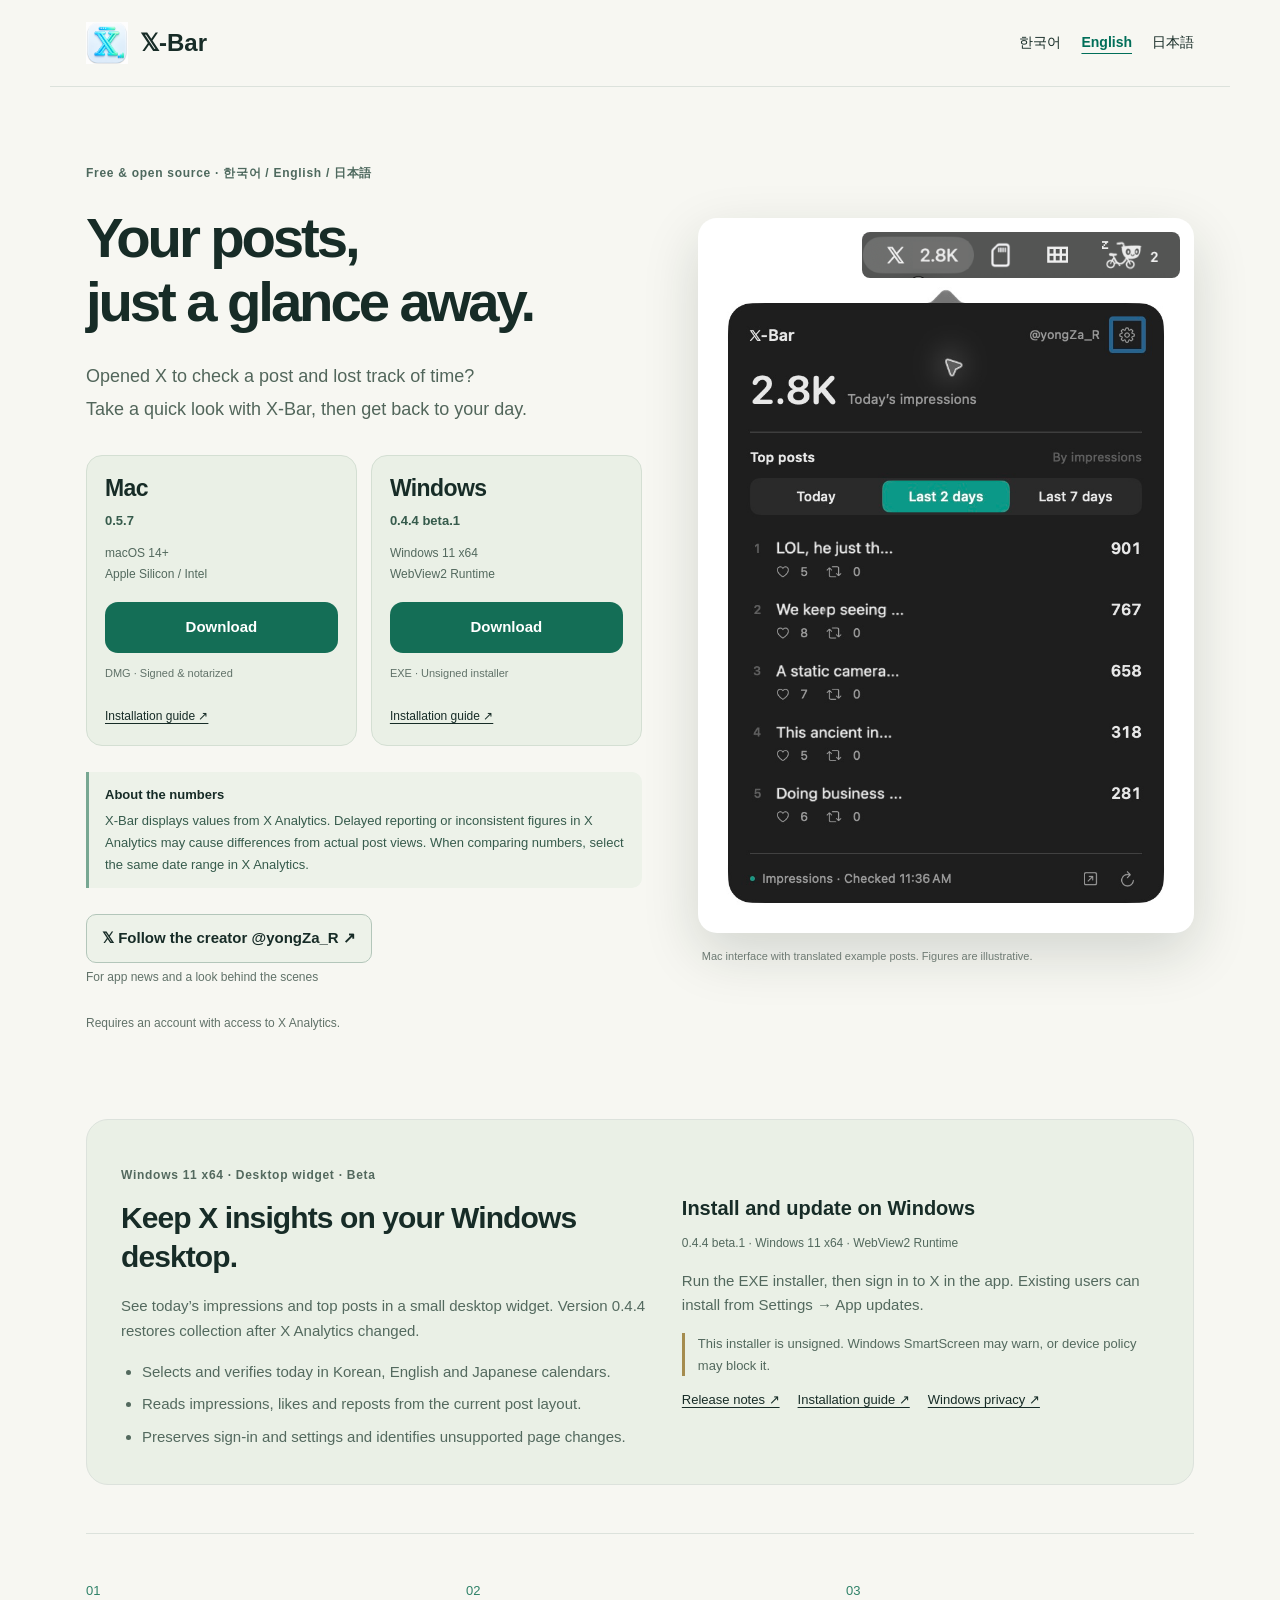
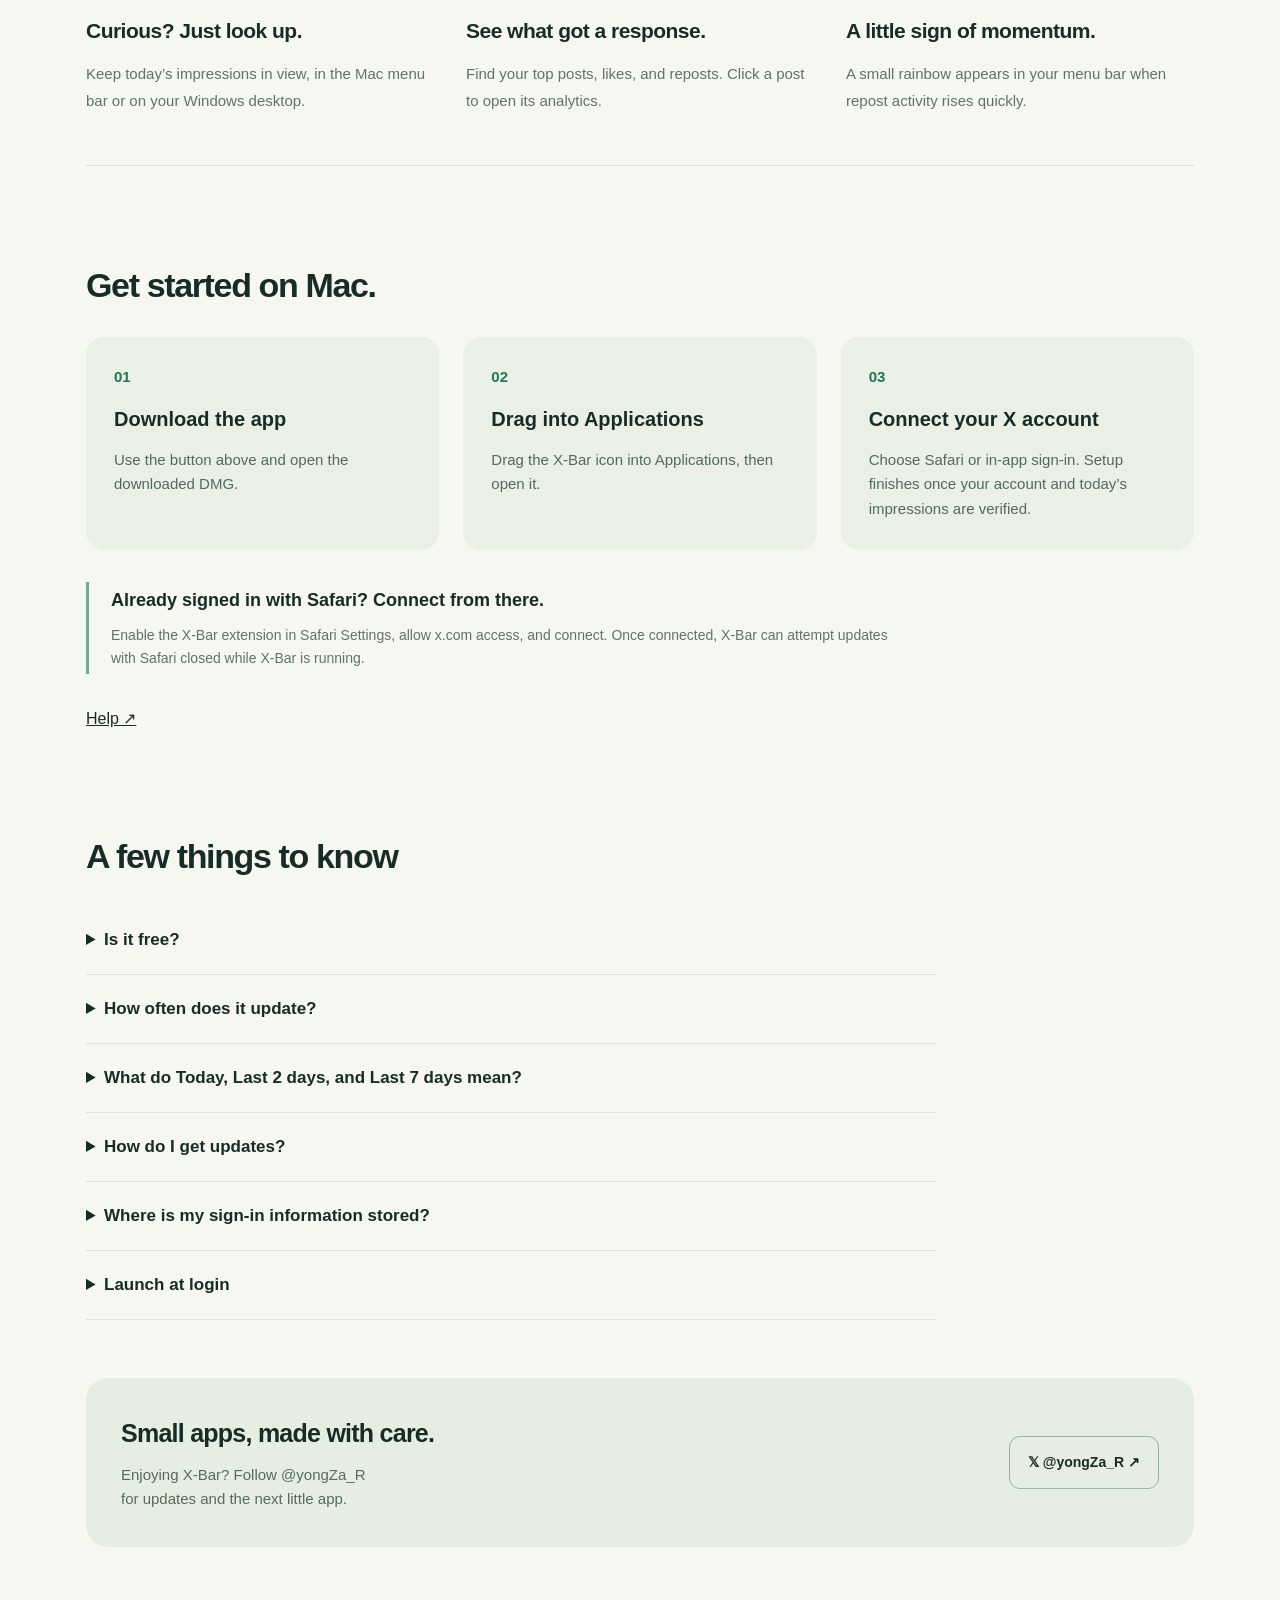
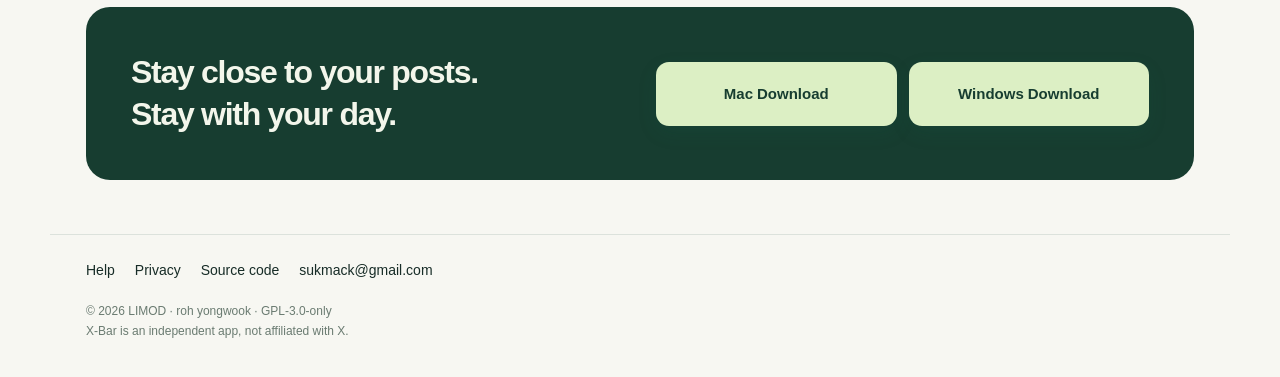
==== en.html @ d87206bc "Publish macOS 0.5.7 update feed and downloads" ====
<!doctype html>
<html lang="en"><head><meta charset="utf-8"><meta name="viewport" content="width=device-width,initial-scale=1"><title>X-Bar — Your posts, just a glance away.</title><meta name="description" content="Opened X to check a post and lost track of time? Take a quick look with X-Bar, then get back to your day."><link rel="icon" href="assets/app-icon.png"><link rel="stylesheet" href="site.css?v=metrics-note-20261028"><link rel="canonical" href="https://yooongza.github.io/xbar/en.html"></head>
<body><a class="skip" href="#main">Skip to content</a><header><a class="brand" href="en.html"><img src="assets/app-icon.png" alt="" width="42" height="42">𝕏-Bar</a><nav aria-label="Language"><a href="index.html" lang="ko" hreflang="ko">한국어</a><a href="en.html" lang="en" hreflang="en" aria-current="page">English</a><a href="ja.html" lang="ja" hreflang="ja">日本語</a></nav></header>
<main id="main"><section class="hero"><div><p class="eyebrow">Free &amp; open source · 한국어 / English / 日本語</p><h1><span>Your posts,</span><span>just a glance away.</span></h1><p class="intro">Opened X to check a post and lost track of time?
Take a quick look with X-Bar, then get back to your day.</p><div class="downloads" id="downloads" role="group" aria-label="Free downloads"><article class="download-option" id="mac" aria-labelledby="mac-download-title"><h2 id="mac-download-title">Mac</h2><p class="download-version">0.5.7</p><p class="download-requirements">macOS 14+<br>Apple Silicon / Intel</p><a class="button" href="https://github.com/yooongZa/xbar/releases/download/v0.5.7/X-Bar-0.5.7-macOS-universal.dmg" aria-label="Download X-Bar for Mac">Download</a><p class="download-note">DMG · Signed &amp; notarized</p><a class="install-link" href="#install">Installation guide ↗</a></article><article class="download-option" id="windows" aria-labelledby="windows-download-title"><h2 id="windows-download-title">Windows</h2><p class="download-version">0.4.4 beta.1</p><p class="download-requirements">Windows 11 x64<br>WebView2 Runtime</p><a class="button" href="https://github.com/yooongZa/xbar/releases/download/windows-v0.4.4-beta.1/XBar-0.4.4.0-windows-x64-setup.exe" aria-label="Download X-Bar for Windows">Download</a><p class="download-note">EXE · Unsigned installer</p><a class="install-link" href="#windows-install">Installation guide ↗</a></article></div><p class="data-notice" id="metrics-note"><strong>About the numbers</strong>X-Bar displays values from X Analytics. Delayed reporting or inconsistent figures in X Analytics may cause differences from actual post views. When comparing numbers, select the same date range in X Analytics.</p><div class="follow"><a href="https://x.com/yongZa_R" target="_blank" rel="noopener noreferrer">𝕏 Follow the creator @yongZa_R ↗</a><small>For app news and a look behind the scenes</small></div><p class="requirement">Requires an account with access to X Analytics.</p></div><figure class="visual"><div class="localized"><img class="bar" src="assets/menubar-en.png" width="412" height="60" alt="X-Bar menu bar"><img class="popover" src="assets/popover-en.png" width="764" height="1032" alt="X-Bar: impressions, top posts, likes and reposts"></div><figcaption>Mac interface with translated example posts. Figures are illustrative.</figcaption></figure></section>
<section class="windows-release" id="windows-install" aria-labelledby="windows-title"><div><p class="eyebrow">Windows 11 x64 · Desktop widget · Beta</p><h2 id="windows-title">Keep X insights on your Windows desktop.</h2><p>See today’s impressions and top posts in a small desktop widget. Version 0.4.4 restores collection after X Analytics changed.</p><ul><li>Selects and verifies today in Korean, English and Japanese calendars.</li><li>Reads impressions, likes and reposts from the current post layout.</li><li>Preserves sign-in and settings and identifies unsupported page changes.</li></ul></div><div class="windows-download"><h3>Install and update on Windows</h3><p class="meta">0.4.4 beta.1 · Windows 11 x64 · WebView2 Runtime</p><p>Run the EXE installer, then sign in to X in the app. Existing users can install from Settings → App updates.</p><p class="windows-warning">This installer is unsigned. Windows SmartScreen may warn, or device policy may block it.</p><nav aria-label="Windows"><a href="https://github.com/yooongZa/xbar/releases/tag/windows-v0.4.4-beta.1">Release notes ↗</a><a href="https://github.com/yooongZa/xbar/blob/main/windows/README.md">Installation guide ↗</a><a href="https://github.com/yooongZa/xbar/blob/main/windows/PRIVACY.md">Windows privacy ↗</a></nav></div></section>
<section class="features"><article><span>01</span><h2>Curious? Just look up.</h2><p>Keep today’s impressions in view, in the Mac menu bar or on your Windows desktop.</p></article><article><span>02</span><h2>See what got a response.</h2><p>Find your top posts, likes, and reposts. Click a post to open its analytics.</p></article><article><span>03</span><h2>A little sign of momentum.</h2><p>A small rainbow appears in your menu bar when repost activity rises quickly.</p></article></section><section class="install" id="install"><h2 class="section">Get started on Mac.</h2><div class="steps"><div class="step"><strong>01</strong><h3>Download the app</h3><p>Use the button above and open the downloaded DMG.</p></div><div class="step"><strong>02</strong><h3>Drag into Applications</h3><p>Drag the X-Bar icon into Applications, then open it.</p></div><div class="step"><strong>03</strong><h3>Connect your X account</h3><p>Choose Safari or in-app sign-in. Setup finishes once your account and today’s impressions are verified.</p></div></div><div class="safari"><h3>Already signed in with Safari? Connect from there.</h3><p>Enable the X-Bar extension in Safari Settings, allow x.com access, and connect. Once connected, X-Bar can attempt updates with Safari closed while X-Bar is running.</p></div><a href="support-en.html">Help ↗</a></section>
<section class="faq"><h2 class="section">A few things to know</h2><details><summary>Is it free?</summary><p>X-Bar is free, with no separate X-Bar account required. Your X account must have access to X Analytics. X’s own service requirements apply separately.</p></details><details><summary>How often does it update?</summary><p>Today’s total is checked every 10 minutes by default, with 5, 10, or 30 minutes available in Settings. Posts update roughly every 10 minutes. Sleep, internet connectivity, and X’s response can cause delays.</p></details><details><summary>What do Today, Last 2 days, and Last 7 days mean?</summary><p>They filter by publication date. Per-post impressions, likes, and reposts are lifetime totals. Today’s account total may include older posts. Rankings cover posts observed by the app.</p></details><details><summary>How do I get updates?</summary><p>Starting with 0.5.2, check for updates in Settings. Choose Install to download, install, and relaunch. Automatic checks run once a day and can be turned off.</p></details><details><summary>Where is my sign-in information stored?</summary><p>In this Mac’s app-specific storage. Account names, posts, and metrics are not sent to the developer’s servers. Safari connection requires your confirmation. Communication with X is governed by X’s privacy policy.</p></details><details><summary>Launch at login</summary><p>Starting with 0.5.4, X-Bar registers to launch at login the first time you run it. Use Settings → Launch at login to turn it on or off. If macOS requires approval, choose Open Login Items Settings and allow X-Bar. Turning it off is remembered when you reopen the app.</p></details></section><section class="maker"><div><h2>Small apps, made with care.</h2><p>Enjoying X-Bar? Follow @yongZa_R
for updates and the next little app.</p></div><a href="https://x.com/yongZa_R" target="_blank" rel="noopener noreferrer">𝕏 @yongZa_R ↗</a></section><section class="bottom"><h2>Stay close to your posts.
Stay with your day.</h2><div class="download-actions" role="group" aria-label="Free downloads"><a class="button" href="https://github.com/yooongZa/xbar/releases/download/v0.5.7/X-Bar-0.5.7-macOS-universal.dmg"><span>Mac</span><span>Download</span></a><a class="button" href="https://github.com/yooongZa/xbar/releases/download/windows-v0.4.4-beta.1/XBar-0.4.4.0-windows-x64-setup.exe"><span>Windows</span><span>Download</span></a></div></section></main>
<footer><nav><a href="support-en.html">Help</a><a href="privacy-en.html">Privacy</a><a href="https://github.com/yooongZa/xbar/blob/main/README.en.md">Source code</a><a href="mailto:sukmack@gmail.com">sukmack@gmail.com</a></nav><p>© 2026 LIMOD · roh yongwook · GPL-3.0-only<br>X-Bar is an independent app, not affiliated with X.</p></footer></body></html>
---- site.css ----
*{box-sizing:border-box}html{scroll-behavior:smooth}body{margin:0;background:#f7f7f2;color:#172c27;font:16px/1.65 -apple-system,BlinkMacSystemFont,"Apple SD Gothic Neo","Hiragino Sans",sans-serif}a{color:inherit}img{max-width:100%;height:auto}header,main,footer{max-width:1180px;margin:auto;padding-left:36px;padding-right:36px}header{display:flex;align-items:center;justify-content:space-between;gap:24px;padding-top:22px;padding-bottom:22px;border-bottom:1px solid #dce2dc}.brand{display:flex;align-items:center;gap:12px;text-decoration:none;font-size:24px;font-weight:750}.brand img{width:42px;height:42px}nav{display:flex;gap:20px;align-items:center;font-size:14px}nav a{text-decoration:none}nav a[aria-current]{font-weight:750;color:#006e59;text-decoration:underline;text-underline-offset:6px}.hero{display:grid;grid-template-columns:1.12fr 1fr;align-items:center;gap:56px;padding:65px 0 74px}.eyebrow{font-size:12px;letter-spacing:.06em;font-weight:650;color:#4e695e}h1{font-size:clamp(38px,4.4vw,65px);line-height:1.14;letter-spacing:-.055em;margin:22px 0 26px;word-break:keep-all}h1 span{display:block}.intro{font-size:18px;line-height:1.8;color:#52665b;white-space:pre-line;margin-bottom:30px}.button{display:inline-flex;align-items:center;justify-content:center;gap:14px;background:#146e56;color:white;padding:17px 24px;border-radius:13px;font-size:17px;font-weight:650;text-decoration:none;min-height:56px;box-shadow:0 7px 20px #146e561c}.button:hover{background:#0b5945}.button svg{width:22px;height:22px}.meta{color:#617269;font-size:12px;margin:12px 0 0}.follow{display:flex;flex-direction:column;align-items:flex-start;gap:5px;margin:26px 0}.follow a{font-size:15px;font-weight:650;text-decoration:none;border:1px solid #b3c6ba;border-radius:10px;padding:11px 15px;background:#edf2e9}.follow small{font-size:12px;color:#617269}.requirement{font-size:12px;color:#617269;max-width:410px}.visual{margin:0}.visual .actual{display:block;border-radius:19px;box-shadow:0 20px 55px #12241b28;width:100%}.visual .localized{background:white;border-radius:19px;padding:14px;box-shadow:0 20px 55px #12241b28}.visual .bar{display:block;width:68%;margin:0 0 9px auto;border-radius:8px}.visual .popover{display:block;width:100%}.visual figcaption{font-size:11px;color:#6e7b74;line-height:1.5;margin:15px 4px}.features{display:grid;grid-template-columns:repeat(3,1fr);gap:32px;padding:43px 0 50px;border-top:1px solid #dce2dc;border-bottom:1px solid #dce2dc}.features article span{font-size:13px;color:#2e8168}.features h2{font-size:21px;line-height:1.45;letter-spacing:-.025em;margin:13px 0}.features p{font-size:15px;color:#617269;line-height:1.85;margin:0}.install{padding:70px 0 60px;scroll-margin-top:35px}h2.section{font-size:34px;letter-spacing:-.04em;line-height:1.25}.steps{display:grid;grid-template-columns:repeat(3,1fr);gap:24px;margin:30px 0}.step{background:#eaf0e6;border-radius:18px;padding:28px}.step strong{display:block;color:#217657;font-size:15px}.step h3{font-size:20px;line-height:1.4;margin:15px 0}.step p{font-size:15px;color:#53695e;margin:0}.safari{border-left:3px solid #77a792;padding:4px 0 4px 22px;max-width:820px;margin:32px 0}.safari h3{font-size:18px;margin:0 0 8px}.safari p{font-size:14px;color:#617269;margin:0}.faq{max-width:850px;padding:15px 0 58px}details{border-bottom:1px solid #dce2dc;padding:20px 0}summary{cursor:pointer;font-weight:600;font-size:17px}details p{color:#617269;font-size:15px;margin:15px 0 2px}.maker{display:flex;align-items:center;justify-content:space-between;gap:35px;padding:35px;background:#e6ede1;border-radius:22px;margin-bottom:60px}.maker h2{font-size:25px;margin:0 0 8px;letter-spacing:-.03em}.maker p{color:#566b60;margin:0;font-size:15px;white-space:pre-line}.maker a{white-space:nowrap;font-size:14px;border:1px solid #9bb4a2;border-radius:11px;text-decoration:none;padding:14px 18px;font-weight:650}.bottom{border-radius:24px;background:#173d30;padding:45px;display:flex;align-items:center;justify-content:space-between;gap:32px;margin-bottom:54px}.bottom h2{color:#f3f6eb;font-size:32px;line-height:1.3;letter-spacing:-.04em;margin:0;white-space:pre-line}.bottom .button{background:#dcefc4;color:#173d30;white-space:nowrap}footer{padding-top:24px;padding-bottom:35px;border-top:1px solid #dce2dc}footer nav{flex-wrap:wrap;gap:20px}footer p{font-size:12px;color:#6a7b71;margin:20px 0 0}a:focus-visible,summary:focus-visible{outline:3px solid #219e78;outline-offset:5px}.skip{position:fixed;top:-100px}.skip:focus{top:8px;left:8px;background:white;z-index:5;padding:12px}@media(max-width:820px){header,main,footer{padding-left:24px;padding-right:24px}.hero{gap:32px;grid-template-columns:1fr 1fr}h1{font-size:39px}.intro{font-size:16px}.features{gap:20px}.features h2{font-size:18px}.steps{gap:15px}.step{padding:22px}.step h3{font-size:18px}.maker{align-items:flex-start;flex-direction:column;gap:22px}.bottom{padding:30px}.bottom h2{font-size:26px}}@media(max-width:620px){header{padding-top:16px;padding-bottom:16px;gap:12px}.brand{font-size:21px;gap:8px}.brand img{width:34px;height:34px}nav{gap:12px;font-size:12px}.hero{grid-template-columns:1fr;padding:36px 0 40px;gap:30px}h1{font-size:46px}.intro{font-size:16px}.visual{max-width:400px;margin:auto}.features{grid-template-columns:1fr;gap:28px;padding:33px 0}.features h2{font-size:22px;margin:6px 0}.install{padding:45px 0 20px}.steps{grid-template-columns:1fr;gap:12px}.step{padding:24px}.step h3{margin:9px 0;font-size:20px}h2.section{font-size:28px}.maker{padding:26px;margin-bottom:35px}.maker h2{font-size:23px}.bottom{flex-direction:column;align-items:flex-start;margin-bottom:30px}.bottom h2{font-size:28px}.button{font-size:16px;padding:16px 21px}footer nav{gap:15px}}@media(prefers-reduced-motion:reduce){html{scroll-behavior:auto}}
.windows-release{scroll-margin-top:28px;display:grid;grid-template-columns:1.1fr 1fr;gap:36px;background:#eaf0e6;border:1px solid #dce2dc;border-radius:22px;padding:34px;margin:0 0 48px}.windows-release h2{font-size:30px;line-height:1.3;letter-spacing:-.03em;margin:12px 0 18px}.windows-release p,.windows-release li{color:#53695e;font-size:15px}.windows-release .eyebrow,.windows-release .meta{font-size:12px}.windows-release ul{padding-left:21px;margin-bottom:0}.windows-release li+li{margin-top:8px}.windows-download{align-self:center;min-width:0}.windows-download .windows-warning{font-size:13px;border-left:3px solid #a58c4e;padding-left:13px}.windows-download nav{flex-wrap:wrap;gap:10px 18px;font-size:13px}.windows-download nav a{text-decoration:underline;text-underline-offset:3px}@media(max-width:820px){.windows-release{grid-template-columns:1fr;gap:24px}}@media(max-width:620px){.windows-release{padding:24px;margin-bottom:32px}.windows-release h2{font-size:26px}}
html[lang="ko"] .windows-release h2{word-break:keep-all}

.downloads{display:grid;grid-template-columns:repeat(2,minmax(0,1fr));gap:14px;margin:26px 0;scroll-margin-top:24px}.download-option{display:flex;flex-direction:column;min-width:0;padding:18px;background:#eaf0e6;border:1px solid #d4dfd3;border-radius:16px;scroll-margin-top:24px}.download-option h2{font-size:23px;line-height:1.3;letter-spacing:-.025em;margin:0 0 6px}.download-version{font-size:13px;font-weight:650;margin:0;color:#365b4c}.download-requirements{font-size:12px;color:#53695e;line-height:1.7;margin:12px 0 18px}.download-option .button{width:100%;padding:13px 10px;min-height:50px;font-size:15px;margin-top:auto;box-shadow:none}.download-note{font-size:11px;line-height:1.6;color:#617269;margin:12px 0 6px;min-height:36px}.install-link{font-size:12px;text-underline-offset:3px}.windows-download h3{font-size:20px;line-height:1.4;margin:0 0 12px}.download-actions{display:grid;grid-template-columns:repeat(2,minmax(0,1fr));gap:12px;flex:1;max-width:510px;min-width:0}.bottom .download-actions .button{font-size:15px;padding:15px 12px;min-height:64px;white-space:normal;text-align:center;line-height:1.45;gap:4px;flex-wrap:wrap}.bottom h2{flex:1}.hero>div{min-width:0}@media(max-width:1000px) and (min-width:621px){.hero{grid-template-columns:1fr 0.8fr;gap:30px}.download-option{padding:14px}}@media(max-width:820px){.bottom{flex-direction:column;align-items:flex-start}.download-actions{width:100%;max-width:none}}@media(max-width:620px){.downloads{gap:10px;margin:24px 0}.download-option{padding:14px 12px}.download-option h2{font-size:21px}.download-option .button{font-size:14px}.bottom .download-actions .button{font-size:14px;padding:14px 8px;flex-direction:column;gap:2px}}

.data-notice{margin:20px 0;padding:12px 16px;border-left:3px solid #77a792;border-radius:0 10px 10px 0;background:#edf2e9;color:#365b4c;font-size:13px;line-height:1.7;scroll-margin-top:24px}.data-notice strong{display:block;margin-bottom:4px;color:#172c27}
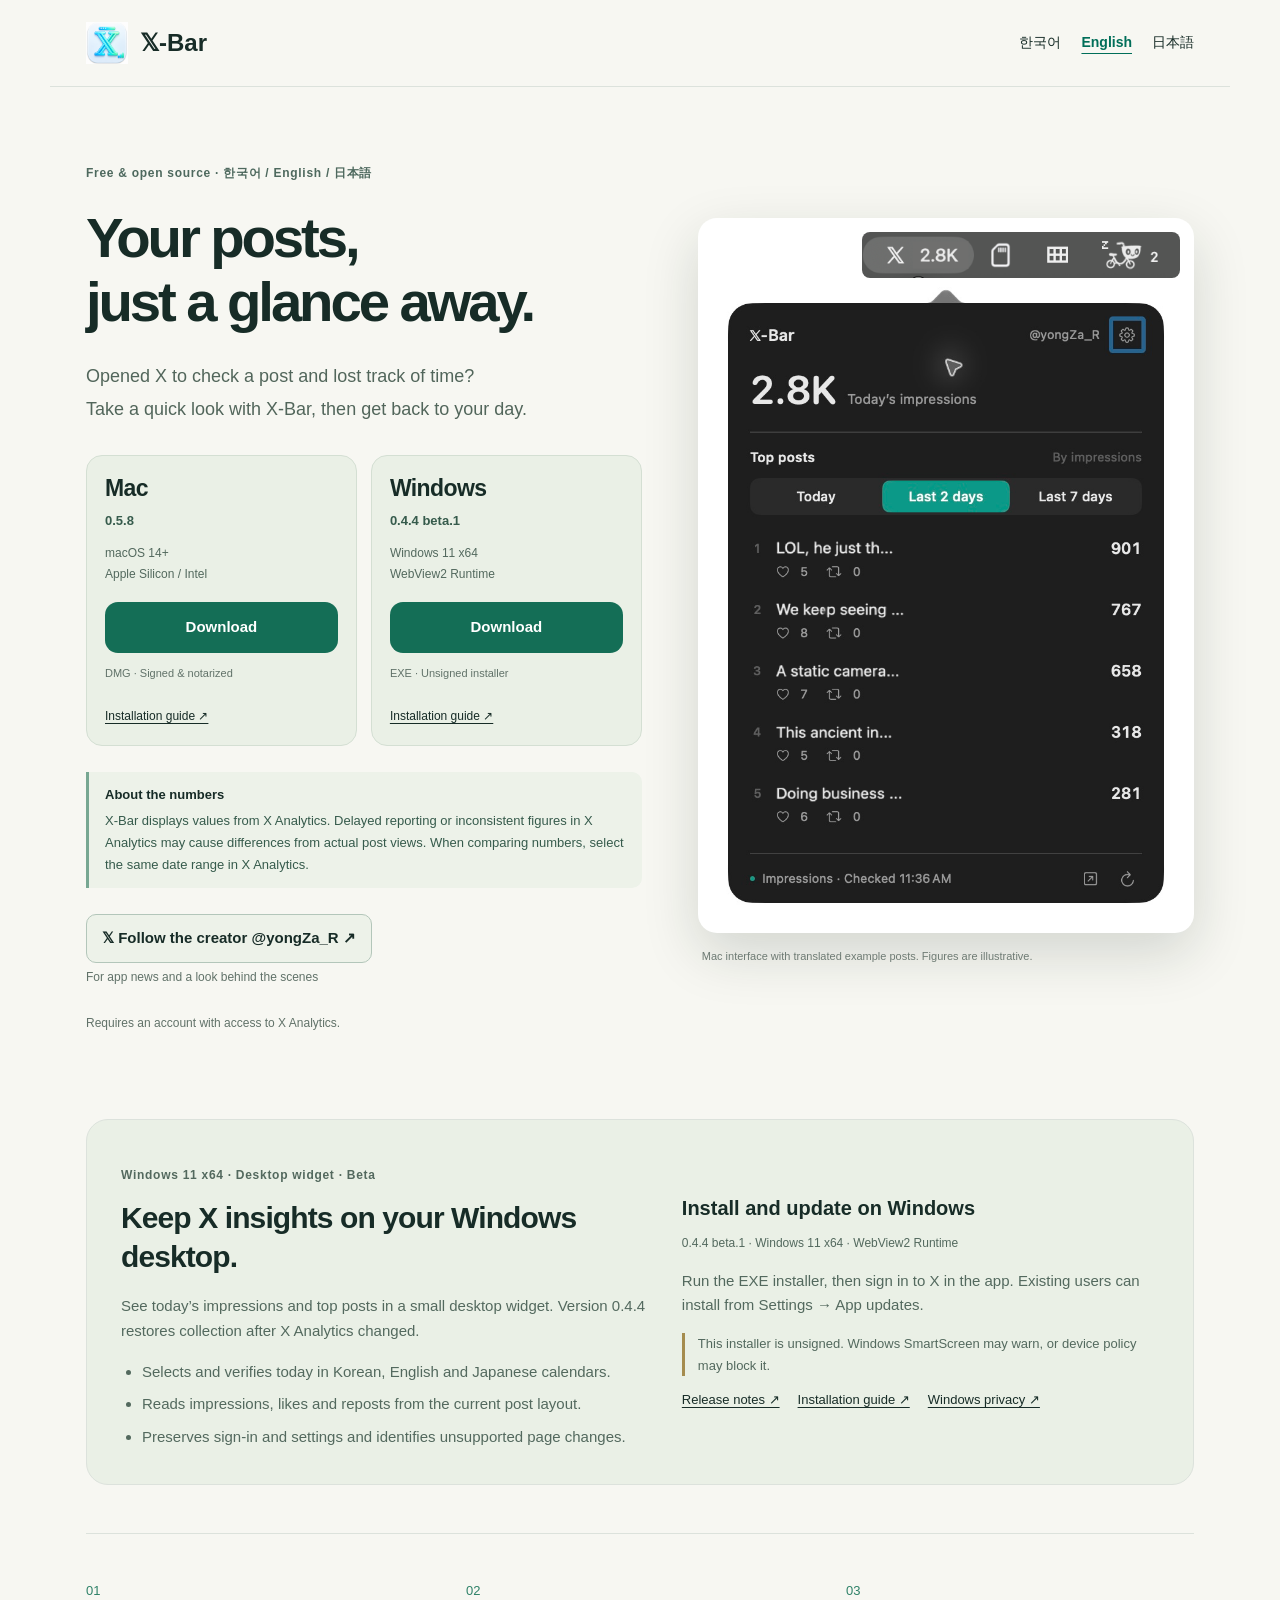
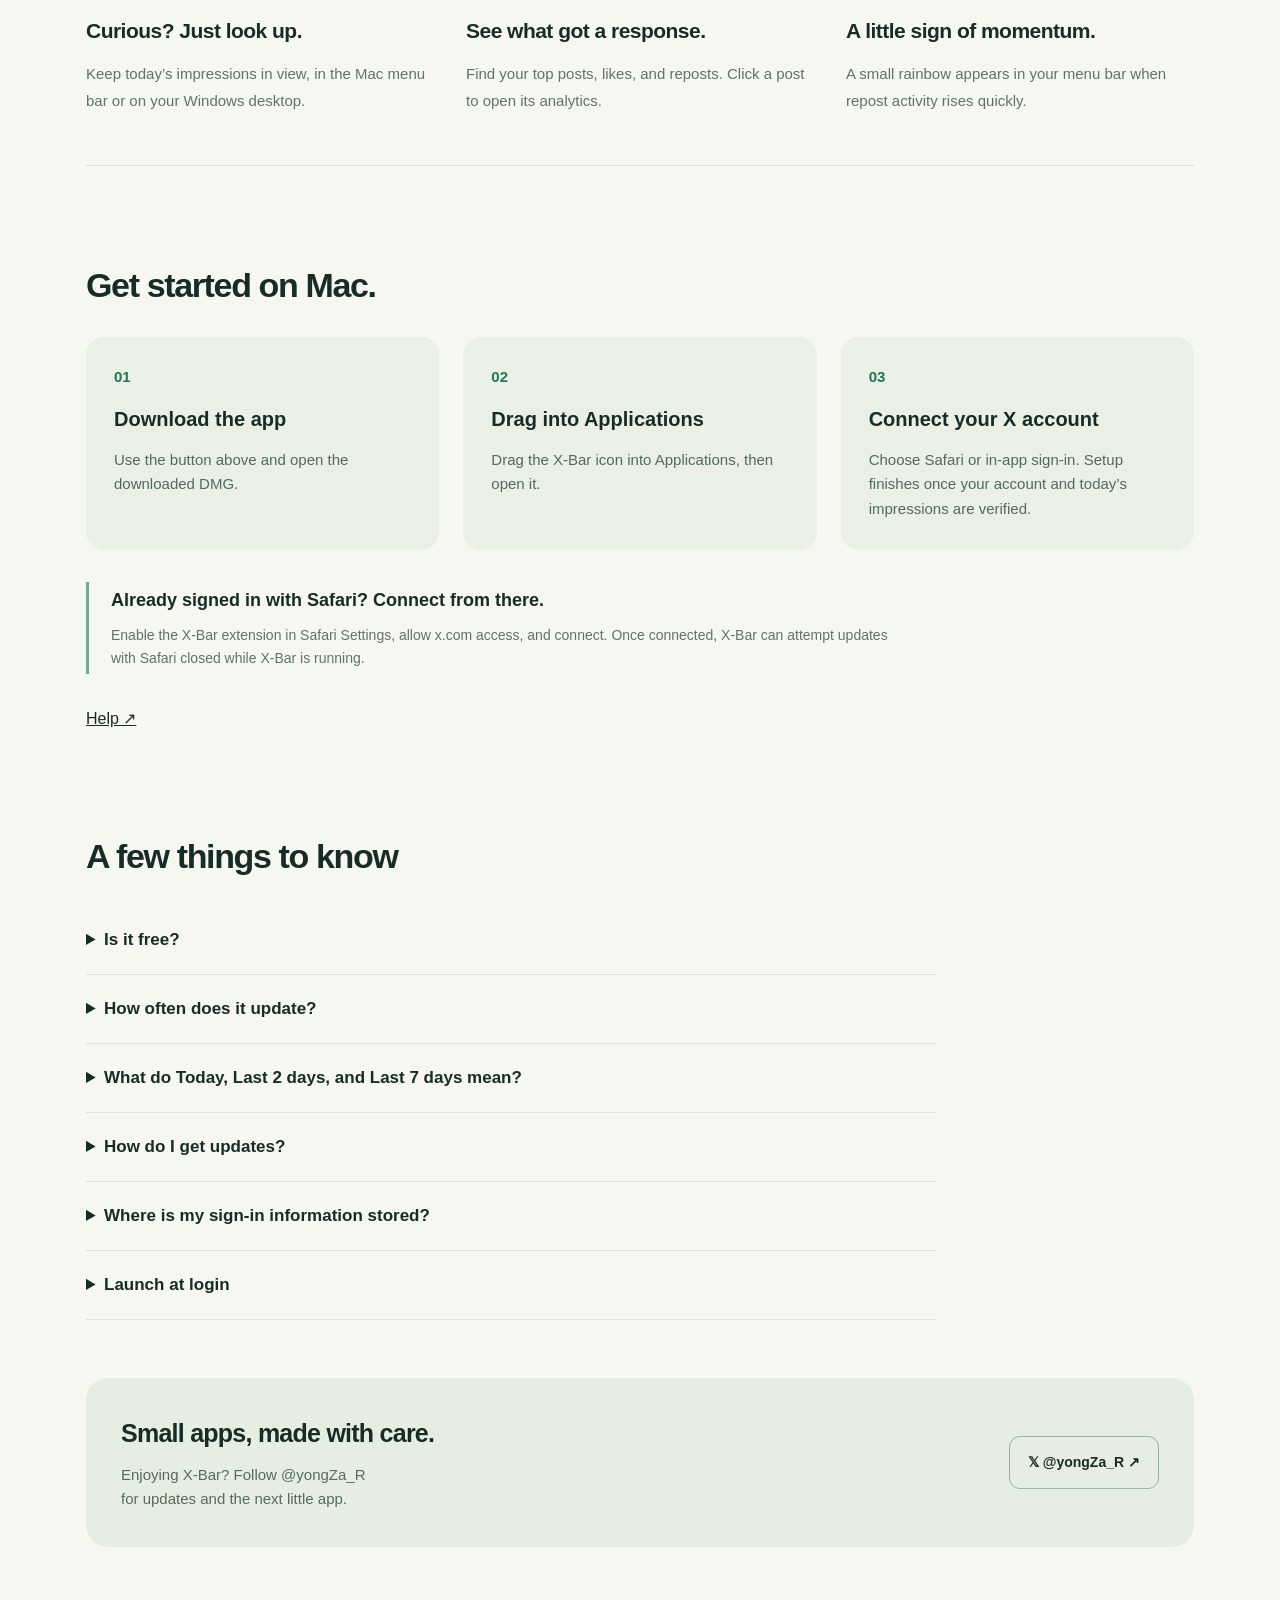
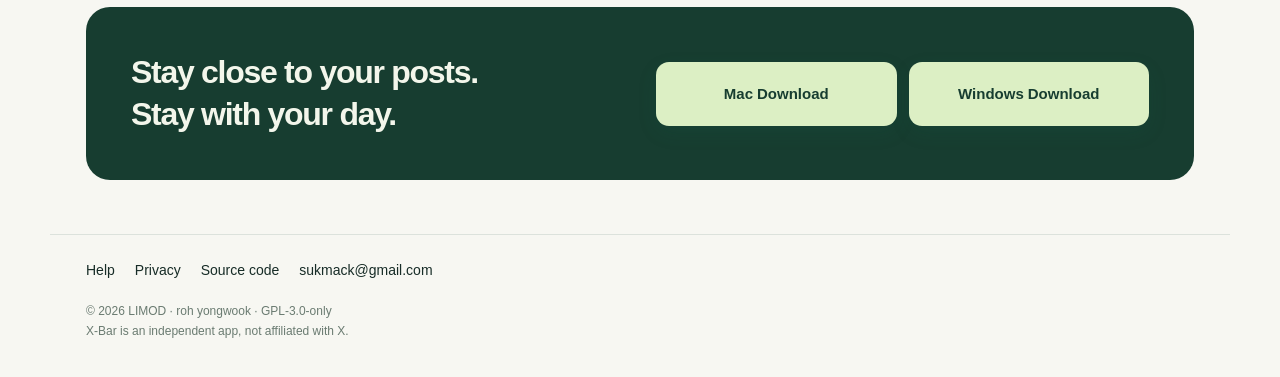
==== commit 3a86724e: "Publish macOS 0.5.8 update feed and downloads" ====
--- a/en.html
+++ b/en.html
@@ -2,10 +2,10 @@
 <html lang="en"><head><meta charset="utf-8"><meta name="viewport" content="width=device-width,initial-scale=1"><title>X-Bar — Your posts, just a glance away.</title><meta name="description" content="Opened X to check a post and lost track of time? Take a quick look with X-Bar, then get back to your day."><link rel="icon" href="assets/app-icon.png"><link rel="stylesheet" href="site.css?v=metrics-note-20261028"><link rel="canonical" href="https://yooongza.github.io/xbar/en.html"></head>
 <body><a class="skip" href="#main">Skip to content</a><header><a class="brand" href="en.html"><img src="assets/app-icon.png" alt="" width="42" height="42">𝕏-Bar</a><nav aria-label="Language"><a href="index.html" lang="ko" hreflang="ko">한국어</a><a href="en.html" lang="en" hreflang="en" aria-current="page">English</a><a href="ja.html" lang="ja" hreflang="ja">日本語</a></nav></header>
 <main id="main"><section class="hero"><div><p class="eyebrow">Free &amp; open source · 한국어 / English / 日本語</p><h1><span>Your posts,</span><span>just a glance away.</span></h1><p class="intro">Opened X to check a post and lost track of time?
-Take a quick look with X-Bar, then get back to your day.</p><div class="downloads" id="downloads" role="group" aria-label="Free downloads"><article class="download-option" id="mac" aria-labelledby="mac-download-title"><h2 id="mac-download-title">Mac</h2><p class="download-version">0.5.7</p><p class="download-requirements">macOS 14+<br>Apple Silicon / Intel</p><a class="button" href="https://github.com/yooongZa/xbar/releases/download/v0.5.7/X-Bar-0.5.7-macOS-universal.dmg" aria-label="Download X-Bar for Mac">Download</a><p class="download-note">DMG · Signed &amp; notarized</p><a class="install-link" href="#install">Installation guide ↗</a></article><article class="download-option" id="windows" aria-labelledby="windows-download-title"><h2 id="windows-download-title">Windows</h2><p class="download-version">0.4.4 beta.1</p><p class="download-requirements">Windows 11 x64<br>WebView2 Runtime</p><a class="button" href="https://github.com/yooongZa/xbar/releases/download/windows-v0.4.4-beta.1/XBar-0.4.4.0-windows-x64-setup.exe" aria-label="Download X-Bar for Windows">Download</a><p class="download-note">EXE · Unsigned installer</p><a class="install-link" href="#windows-install">Installation guide ↗</a></article></div><p class="data-notice" id="metrics-note"><strong>About the numbers</strong>X-Bar displays values from X Analytics. Delayed reporting or inconsistent figures in X Analytics may cause differences from actual post views. When comparing numbers, select the same date range in X Analytics.</p><div class="follow"><a href="https://x.com/yongZa_R" target="_blank" rel="noopener noreferrer">𝕏 Follow the creator @yongZa_R ↗</a><small>For app news and a look behind the scenes</small></div><p class="requirement">Requires an account with access to X Analytics.</p></div><figure class="visual"><div class="localized"><img class="bar" src="assets/menubar-en.png" width="412" height="60" alt="X-Bar menu bar"><img class="popover" src="assets/popover-en.png" width="764" height="1032" alt="X-Bar: impressions, top posts, likes and reposts"></div><figcaption>Mac interface with translated example posts. Figures are illustrative.</figcaption></figure></section>
+Take a quick look with X-Bar, then get back to your day.</p><div class="downloads" id="downloads" role="group" aria-label="Free downloads"><article class="download-option" id="mac" aria-labelledby="mac-download-title"><h2 id="mac-download-title">Mac</h2><p class="download-version">0.5.8</p><p class="download-requirements">macOS 14+<br>Apple Silicon / Intel</p><a class="button" href="https://github.com/yooongZa/xbar/releases/download/v0.5.8/X-Bar-0.5.8-macOS-universal.dmg" aria-label="Download X-Bar for Mac">Download</a><p class="download-note">DMG · Signed &amp; notarized</p><a class="install-link" href="#install">Installation guide ↗</a></article><article class="download-option" id="windows" aria-labelledby="windows-download-title"><h2 id="windows-download-title">Windows</h2><p class="download-version">0.4.4 beta.1</p><p class="download-requirements">Windows 11 x64<br>WebView2 Runtime</p><a class="button" href="https://github.com/yooongZa/xbar/releases/download/windows-v0.4.4-beta.1/XBar-0.4.4.0-windows-x64-setup.exe" aria-label="Download X-Bar for Windows">Download</a><p class="download-note">EXE · Unsigned installer</p><a class="install-link" href="#windows-install">Installation guide ↗</a></article></div><p class="data-notice" id="metrics-note"><strong>About the numbers</strong>X-Bar displays values from X Analytics. Delayed reporting or inconsistent figures in X Analytics may cause differences from actual post views. When comparing numbers, select the same date range in X Analytics.</p><div class="follow"><a href="https://x.com/yongZa_R" target="_blank" rel="noopener noreferrer">𝕏 Follow the creator @yongZa_R ↗</a><small>For app news and a look behind the scenes</small></div><p class="requirement">Requires an account with access to X Analytics.</p></div><figure class="visual"><div class="localized"><img class="bar" src="assets/menubar-en.png" width="412" height="60" alt="X-Bar menu bar"><img class="popover" src="assets/popover-en.png" width="764" height="1032" alt="X-Bar: impressions, top posts, likes and reposts"></div><figcaption>Mac interface with translated example posts. Figures are illustrative.</figcaption></figure></section>
 <section class="windows-release" id="windows-install" aria-labelledby="windows-title"><div><p class="eyebrow">Windows 11 x64 · Desktop widget · Beta</p><h2 id="windows-title">Keep X insights on your Windows desktop.</h2><p>See today’s impressions and top posts in a small desktop widget. Version 0.4.4 restores collection after X Analytics changed.</p><ul><li>Selects and verifies today in Korean, English and Japanese calendars.</li><li>Reads impressions, likes and reposts from the current post layout.</li><li>Preserves sign-in and settings and identifies unsupported page changes.</li></ul></div><div class="windows-download"><h3>Install and update on Windows</h3><p class="meta">0.4.4 beta.1 · Windows 11 x64 · WebView2 Runtime</p><p>Run the EXE installer, then sign in to X in the app. Existing users can install from Settings → App updates.</p><p class="windows-warning">This installer is unsigned. Windows SmartScreen may warn, or device policy may block it.</p><nav aria-label="Windows"><a href="https://github.com/yooongZa/xbar/releases/tag/windows-v0.4.4-beta.1">Release notes ↗</a><a href="https://github.com/yooongZa/xbar/blob/main/windows/README.md">Installation guide ↗</a><a href="https://github.com/yooongZa/xbar/blob/main/windows/PRIVACY.md">Windows privacy ↗</a></nav></div></section>
 <section class="features"><article><span>01</span><h2>Curious? Just look up.</h2><p>Keep today’s impressions in view, in the Mac menu bar or on your Windows desktop.</p></article><article><span>02</span><h2>See what got a response.</h2><p>Find your top posts, likes, and reposts. Click a post to open its analytics.</p></article><article><span>03</span><h2>A little sign of momentum.</h2><p>A small rainbow appears in your menu bar when repost activity rises quickly.</p></article></section><section class="install" id="install"><h2 class="section">Get started on Mac.</h2><div class="steps"><div class="step"><strong>01</strong><h3>Download the app</h3><p>Use the button above and open the downloaded DMG.</p></div><div class="step"><strong>02</strong><h3>Drag into Applications</h3><p>Drag the X-Bar icon into Applications, then open it.</p></div><div class="step"><strong>03</strong><h3>Connect your X account</h3><p>Choose Safari or in-app sign-in. Setup finishes once your account and today’s impressions are verified.</p></div></div><div class="safari"><h3>Already signed in with Safari? Connect from there.</h3><p>Enable the X-Bar extension in Safari Settings, allow x.com access, and connect. Once connected, X-Bar can attempt updates with Safari closed while X-Bar is running.</p></div><a href="support-en.html">Help ↗</a></section>
 <section class="faq"><h2 class="section">A few things to know</h2><details><summary>Is it free?</summary><p>X-Bar is free, with no separate X-Bar account required. Your X account must have access to X Analytics. X’s own service requirements apply separately.</p></details><details><summary>How often does it update?</summary><p>Today’s total is checked every 10 minutes by default, with 5, 10, or 30 minutes available in Settings. Posts update roughly every 10 minutes. Sleep, internet connectivity, and X’s response can cause delays.</p></details><details><summary>What do Today, Last 2 days, and Last 7 days mean?</summary><p>They filter by publication date. Per-post impressions, likes, and reposts are lifetime totals. Today’s account total may include older posts. Rankings cover posts observed by the app.</p></details><details><summary>How do I get updates?</summary><p>Starting with 0.5.2, check for updates in Settings. Choose Install to download, install, and relaunch. Automatic checks run once a day and can be turned off.</p></details><details><summary>Where is my sign-in information stored?</summary><p>In this Mac’s app-specific storage. Account names, posts, and metrics are not sent to the developer’s servers. Safari connection requires your confirmation. Communication with X is governed by X’s privacy policy.</p></details><details><summary>Launch at login</summary><p>Starting with 0.5.4, X-Bar registers to launch at login the first time you run it. Use Settings → Launch at login to turn it on or off. If macOS requires approval, choose Open Login Items Settings and allow X-Bar. Turning it off is remembered when you reopen the app.</p></details></section><section class="maker"><div><h2>Small apps, made with care.</h2><p>Enjoying X-Bar? Follow @yongZa_R
 for updates and the next little app.</p></div><a href="https://x.com/yongZa_R" target="_blank" rel="noopener noreferrer">𝕏 @yongZa_R ↗</a></section><section class="bottom"><h2>Stay close to your posts.
-Stay with your day.</h2><div class="download-actions" role="group" aria-label="Free downloads"><a class="button" href="https://github.com/yooongZa/xbar/releases/download/v0.5.7/X-Bar-0.5.7-macOS-universal.dmg"><span>Mac</span><span>Download</span></a><a class="button" href="https://github.com/yooongZa/xbar/releases/download/windows-v0.4.4-beta.1/XBar-0.4.4.0-windows-x64-setup.exe"><span>Windows</span><span>Download</span></a></div></section></main>
+Stay with your day.</h2><div class="download-actions" role="group" aria-label="Free downloads"><a class="button" href="https://github.com/yooongZa/xbar/releases/download/v0.5.8/X-Bar-0.5.8-macOS-universal.dmg"><span>Mac</span><span>Download</span></a><a class="button" href="https://github.com/yooongZa/xbar/releases/download/windows-v0.4.4-beta.1/XBar-0.4.4.0-windows-x64-setup.exe"><span>Windows</span><span>Download</span></a></div></section></main>
 <footer><nav><a href="support-en.html">Help</a><a href="privacy-en.html">Privacy</a><a href="https://github.com/yooongZa/xbar/blob/main/README.en.md">Source code</a><a href="mailto:sukmack@gmail.com">sukmack@gmail.com</a></nav><p>© 2026 LIMOD · roh yongwook · GPL-3.0-only<br>X-Bar is an independent app, not affiliated with X.</p></footer></body></html>
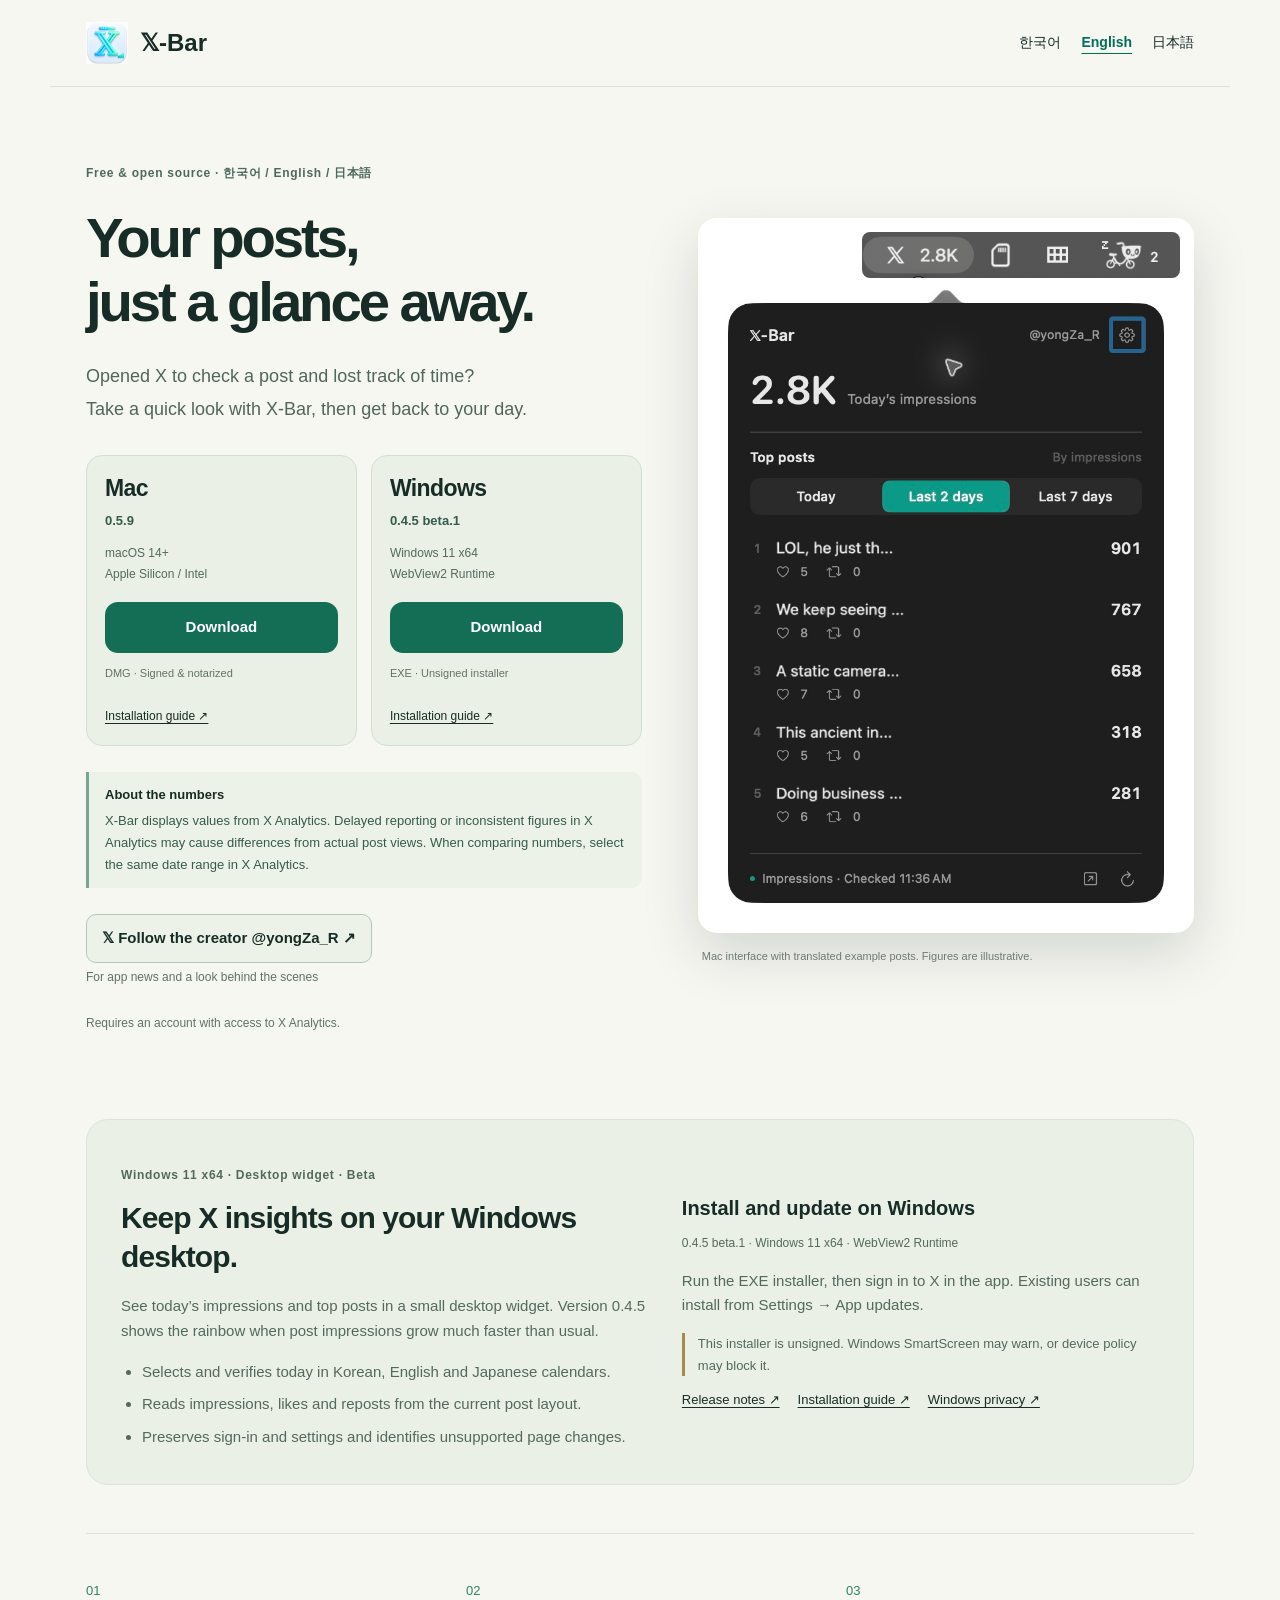
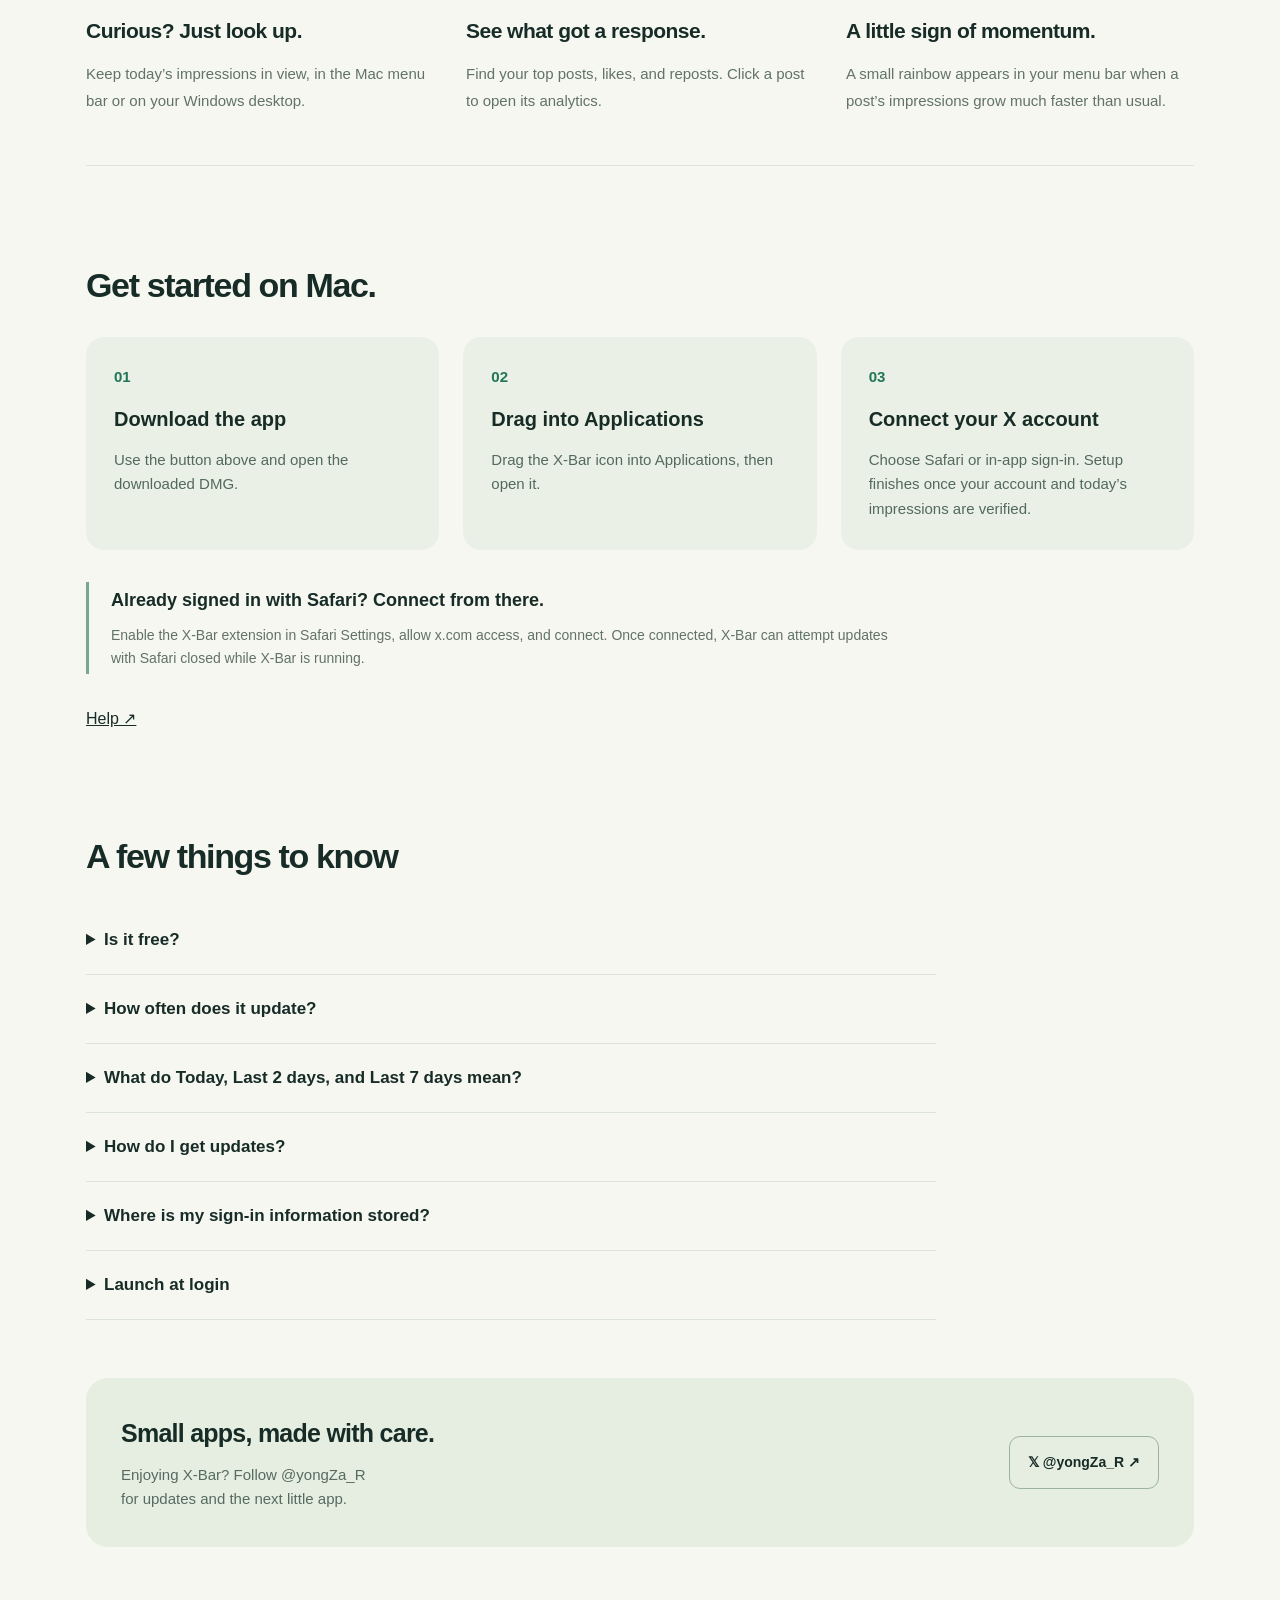
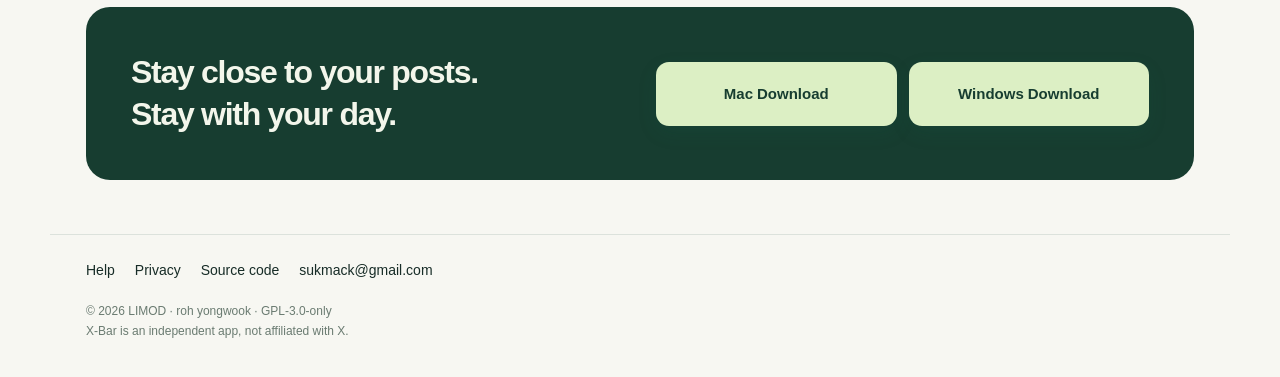
==== commit 0cb03637: "Publish Mac 0.5.9 and Windows 0.4.5 signed update feeds" ====
--- a/en.html
+++ b/en.html
@@ -2,10 +2,10 @@
 <html lang="en"><head><meta charset="utf-8"><meta name="viewport" content="width=device-width,initial-scale=1"><title>X-Bar — Your posts, just a glance away.</title><meta name="description" content="Opened X to check a post and lost track of time? Take a quick look with X-Bar, then get back to your day."><link rel="icon" href="assets/app-icon.png"><link rel="stylesheet" href="site.css?v=metrics-note-20261028"><link rel="canonical" href="https://yooongza.github.io/xbar/en.html"></head>
 <body><a class="skip" href="#main">Skip to content</a><header><a class="brand" href="en.html"><img src="assets/app-icon.png" alt="" width="42" height="42">𝕏-Bar</a><nav aria-label="Language"><a href="index.html" lang="ko" hreflang="ko">한국어</a><a href="en.html" lang="en" hreflang="en" aria-current="page">English</a><a href="ja.html" lang="ja" hreflang="ja">日本語</a></nav></header>
 <main id="main"><section class="hero"><div><p class="eyebrow">Free &amp; open source · 한국어 / English / 日本語</p><h1><span>Your posts,</span><span>just a glance away.</span></h1><p class="intro">Opened X to check a post and lost track of time?
-Take a quick look with X-Bar, then get back to your day.</p><div class="downloads" id="downloads" role="group" aria-label="Free downloads"><article class="download-option" id="mac" aria-labelledby="mac-download-title"><h2 id="mac-download-title">Mac</h2><p class="download-version">0.5.8</p><p class="download-requirements">macOS 14+<br>Apple Silicon / Intel</p><a class="button" href="https://github.com/yooongZa/xbar/releases/download/v0.5.8/X-Bar-0.5.8-macOS-universal.dmg" aria-label="Download X-Bar for Mac">Download</a><p class="download-note">DMG · Signed &amp; notarized</p><a class="install-link" href="#install">Installation guide ↗</a></article><article class="download-option" id="windows" aria-labelledby="windows-download-title"><h2 id="windows-download-title">Windows</h2><p class="download-version">0.4.4 beta.1</p><p class="download-requirements">Windows 11 x64<br>WebView2 Runtime</p><a class="button" href="https://github.com/yooongZa/xbar/releases/download/windows-v0.4.4-beta.1/XBar-0.4.4.0-windows-x64-setup.exe" aria-label="Download X-Bar for Windows">Download</a><p class="download-note">EXE · Unsigned installer</p><a class="install-link" href="#windows-install">Installation guide ↗</a></article></div><p class="data-notice" id="metrics-note"><strong>About the numbers</strong>X-Bar displays values from X Analytics. Delayed reporting or inconsistent figures in X Analytics may cause differences from actual post views. When comparing numbers, select the same date range in X Analytics.</p><div class="follow"><a href="https://x.com/yongZa_R" target="_blank" rel="noopener noreferrer">𝕏 Follow the creator @yongZa_R ↗</a><small>For app news and a look behind the scenes</small></div><p class="requirement">Requires an account with access to X Analytics.</p></div><figure class="visual"><div class="localized"><img class="bar" src="assets/menubar-en.png" width="412" height="60" alt="X-Bar menu bar"><img class="popover" src="assets/popover-en.png" width="764" height="1032" alt="X-Bar: impressions, top posts, likes and reposts"></div><figcaption>Mac interface with translated example posts. Figures are illustrative.</figcaption></figure></section>
-<section class="windows-release" id="windows-install" aria-labelledby="windows-title"><div><p class="eyebrow">Windows 11 x64 · Desktop widget · Beta</p><h2 id="windows-title">Keep X insights on your Windows desktop.</h2><p>See today’s impressions and top posts in a small desktop widget. Version 0.4.4 restores collection after X Analytics changed.</p><ul><li>Selects and verifies today in Korean, English and Japanese calendars.</li><li>Reads impressions, likes and reposts from the current post layout.</li><li>Preserves sign-in and settings and identifies unsupported page changes.</li></ul></div><div class="windows-download"><h3>Install and update on Windows</h3><p class="meta">0.4.4 beta.1 · Windows 11 x64 · WebView2 Runtime</p><p>Run the EXE installer, then sign in to X in the app. Existing users can install from Settings → App updates.</p><p class="windows-warning">This installer is unsigned. Windows SmartScreen may warn, or device policy may block it.</p><nav aria-label="Windows"><a href="https://github.com/yooongZa/xbar/releases/tag/windows-v0.4.4-beta.1">Release notes ↗</a><a href="https://github.com/yooongZa/xbar/blob/main/windows/README.md">Installation guide ↗</a><a href="https://github.com/yooongZa/xbar/blob/main/windows/PRIVACY.md">Windows privacy ↗</a></nav></div></section>
-<section class="features"><article><span>01</span><h2>Curious? Just look up.</h2><p>Keep today’s impressions in view, in the Mac menu bar or on your Windows desktop.</p></article><article><span>02</span><h2>See what got a response.</h2><p>Find your top posts, likes, and reposts. Click a post to open its analytics.</p></article><article><span>03</span><h2>A little sign of momentum.</h2><p>A small rainbow appears in your menu bar when repost activity rises quickly.</p></article></section><section class="install" id="install"><h2 class="section">Get started on Mac.</h2><div class="steps"><div class="step"><strong>01</strong><h3>Download the app</h3><p>Use the button above and open the downloaded DMG.</p></div><div class="step"><strong>02</strong><h3>Drag into Applications</h3><p>Drag the X-Bar icon into Applications, then open it.</p></div><div class="step"><strong>03</strong><h3>Connect your X account</h3><p>Choose Safari or in-app sign-in. Setup finishes once your account and today’s impressions are verified.</p></div></div><div class="safari"><h3>Already signed in with Safari? Connect from there.</h3><p>Enable the X-Bar extension in Safari Settings, allow x.com access, and connect. Once connected, X-Bar can attempt updates with Safari closed while X-Bar is running.</p></div><a href="support-en.html">Help ↗</a></section>
+Take a quick look with X-Bar, then get back to your day.</p><div class="downloads" id="downloads" role="group" aria-label="Free downloads"><article class="download-option" id="mac" aria-labelledby="mac-download-title"><h2 id="mac-download-title">Mac</h2><p class="download-version">0.5.9</p><p class="download-requirements">macOS 14+<br>Apple Silicon / Intel</p><a class="button" href="https://github.com/yooongZa/xbar/releases/download/v0.5.9/X-Bar-0.5.9-macOS-universal.dmg" aria-label="Download X-Bar for Mac">Download</a><p class="download-note">DMG · Signed &amp; notarized</p><a class="install-link" href="#install">Installation guide ↗</a></article><article class="download-option" id="windows" aria-labelledby="windows-download-title"><h2 id="windows-download-title">Windows</h2><p class="download-version">0.4.5 beta.1</p><p class="download-requirements">Windows 11 x64<br>WebView2 Runtime</p><a class="button" href="https://github.com/yooongZa/xbar/releases/download/windows-v0.4.5-beta.1/XBar-0.4.5.0-windows-x64-setup.exe" aria-label="Download X-Bar for Windows">Download</a><p class="download-note">EXE · Unsigned installer</p><a class="install-link" href="#windows-install">Installation guide ↗</a></article></div><p class="data-notice" id="metrics-note"><strong>About the numbers</strong>X-Bar displays values from X Analytics. Delayed reporting or inconsistent figures in X Analytics may cause differences from actual post views. When comparing numbers, select the same date range in X Analytics.</p><div class="follow"><a href="https://x.com/yongZa_R" target="_blank" rel="noopener noreferrer">𝕏 Follow the creator @yongZa_R ↗</a><small>For app news and a look behind the scenes</small></div><p class="requirement">Requires an account with access to X Analytics.</p></div><figure class="visual"><div class="localized"><img class="bar" src="assets/menubar-en.png" width="412" height="60" alt="X-Bar menu bar"><img class="popover" src="assets/popover-en.png" width="764" height="1032" alt="X-Bar: impressions, top posts, likes and reposts"></div><figcaption>Mac interface with translated example posts. Figures are illustrative.</figcaption></figure></section>
+<section class="windows-release" id="windows-install" aria-labelledby="windows-title"><div><p class="eyebrow">Windows 11 x64 · Desktop widget · Beta</p><h2 id="windows-title">Keep X insights on your Windows desktop.</h2><p>See today’s impressions and top posts in a small desktop widget. Version 0.4.5 shows the rainbow when post impressions grow much faster than usual.</p><ul><li>Selects and verifies today in Korean, English and Japanese calendars.</li><li>Reads impressions, likes and reposts from the current post layout.</li><li>Preserves sign-in and settings and identifies unsupported page changes.</li></ul></div><div class="windows-download"><h3>Install and update on Windows</h3><p class="meta">0.4.5 beta.1 · Windows 11 x64 · WebView2 Runtime</p><p>Run the EXE installer, then sign in to X in the app. Existing users can install from Settings → App updates.</p><p class="windows-warning">This installer is unsigned. Windows SmartScreen may warn, or device policy may block it.</p><nav aria-label="Windows"><a href="https://github.com/yooongZa/xbar/releases/tag/windows-v0.4.5-beta.1">Release notes ↗</a><a href="https://github.com/yooongZa/xbar/blob/main/windows/README.md">Installation guide ↗</a><a href="https://github.com/yooongZa/xbar/blob/main/windows/PRIVACY.md">Windows privacy ↗</a></nav></div></section>
+<section class="features"><article><span>01</span><h2>Curious? Just look up.</h2><p>Keep today’s impressions in view, in the Mac menu bar or on your Windows desktop.</p></article><article><span>02</span><h2>See what got a response.</h2><p>Find your top posts, likes, and reposts. Click a post to open its analytics.</p></article><article><span>03</span><h2>A little sign of momentum.</h2><p>A small rainbow appears in your menu bar when a post’s impressions grow much faster than usual.</p></article></section><section class="install" id="install"><h2 class="section">Get started on Mac.</h2><div class="steps"><div class="step"><strong>01</strong><h3>Download the app</h3><p>Use the button above and open the downloaded DMG.</p></div><div class="step"><strong>02</strong><h3>Drag into Applications</h3><p>Drag the X-Bar icon into Applications, then open it.</p></div><div class="step"><strong>03</strong><h3>Connect your X account</h3><p>Choose Safari or in-app sign-in. Setup finishes once your account and today’s impressions are verified.</p></div></div><div class="safari"><h3>Already signed in with Safari? Connect from there.</h3><p>Enable the X-Bar extension in Safari Settings, allow x.com access, and connect. Once connected, X-Bar can attempt updates with Safari closed while X-Bar is running.</p></div><a href="support-en.html">Help ↗</a></section>
 <section class="faq"><h2 class="section">A few things to know</h2><details><summary>Is it free?</summary><p>X-Bar is free, with no separate X-Bar account required. Your X account must have access to X Analytics. X’s own service requirements apply separately.</p></details><details><summary>How often does it update?</summary><p>Today’s total is checked every 10 minutes by default, with 5, 10, or 30 minutes available in Settings. Posts update roughly every 10 minutes. Sleep, internet connectivity, and X’s response can cause delays.</p></details><details><summary>What do Today, Last 2 days, and Last 7 days mean?</summary><p>They filter by publication date. Per-post impressions, likes, and reposts are lifetime totals. Today’s account total may include older posts. Rankings cover posts observed by the app.</p></details><details><summary>How do I get updates?</summary><p>Starting with 0.5.2, check for updates in Settings. Choose Install to download, install, and relaunch. Automatic checks run once a day and can be turned off.</p></details><details><summary>Where is my sign-in information stored?</summary><p>In this Mac’s app-specific storage. Account names, posts, and metrics are not sent to the developer’s servers. Safari connection requires your confirmation. Communication with X is governed by X’s privacy policy.</p></details><details><summary>Launch at login</summary><p>Starting with 0.5.4, X-Bar registers to launch at login the first time you run it. Use Settings → Launch at login to turn it on or off. If macOS requires approval, choose Open Login Items Settings and allow X-Bar. Turning it off is remembered when you reopen the app.</p></details></section><section class="maker"><div><h2>Small apps, made with care.</h2><p>Enjoying X-Bar? Follow @yongZa_R
 for updates and the next little app.</p></div><a href="https://x.com/yongZa_R" target="_blank" rel="noopener noreferrer">𝕏 @yongZa_R ↗</a></section><section class="bottom"><h2>Stay close to your posts.
-Stay with your day.</h2><div class="download-actions" role="group" aria-label="Free downloads"><a class="button" href="https://github.com/yooongZa/xbar/releases/download/v0.5.8/X-Bar-0.5.8-macOS-universal.dmg"><span>Mac</span><span>Download</span></a><a class="button" href="https://github.com/yooongZa/xbar/releases/download/windows-v0.4.4-beta.1/XBar-0.4.4.0-windows-x64-setup.exe"><span>Windows</span><span>Download</span></a></div></section></main>
+Stay with your day.</h2><div class="download-actions" role="group" aria-label="Free downloads"><a class="button" href="https://github.com/yooongZa/xbar/releases/download/v0.5.9/X-Bar-0.5.9-macOS-universal.dmg"><span>Mac</span><span>Download</span></a><a class="button" href="https://github.com/yooongZa/xbar/releases/download/windows-v0.4.5-beta.1/XBar-0.4.5.0-windows-x64-setup.exe"><span>Windows</span><span>Download</span></a></div></section></main>
 <footer><nav><a href="support-en.html">Help</a><a href="privacy-en.html">Privacy</a><a href="https://github.com/yooongZa/xbar/blob/main/README.en.md">Source code</a><a href="mailto:sukmack@gmail.com">sukmack@gmail.com</a></nav><p>© 2026 LIMOD · roh yongwook · GPL-3.0-only<br>X-Bar is an independent app, not affiliated with X.</p></footer></body></html>
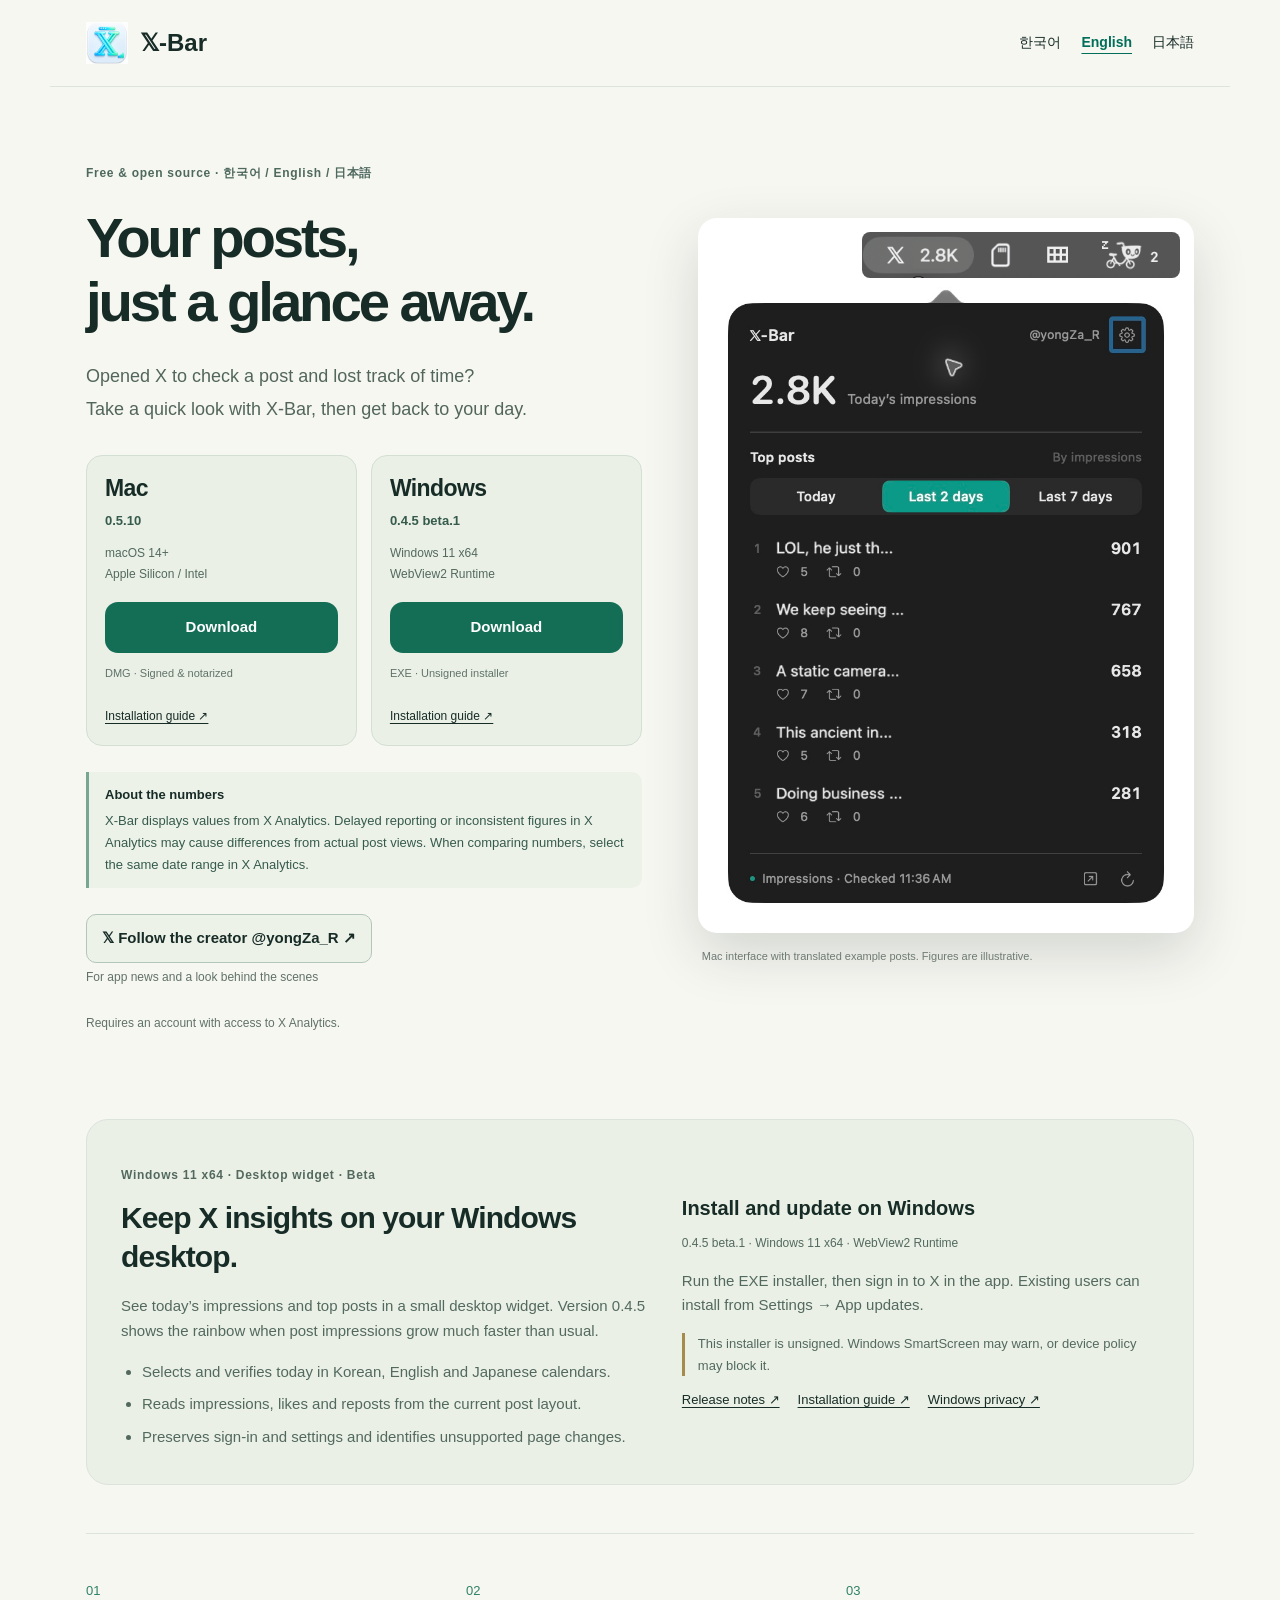
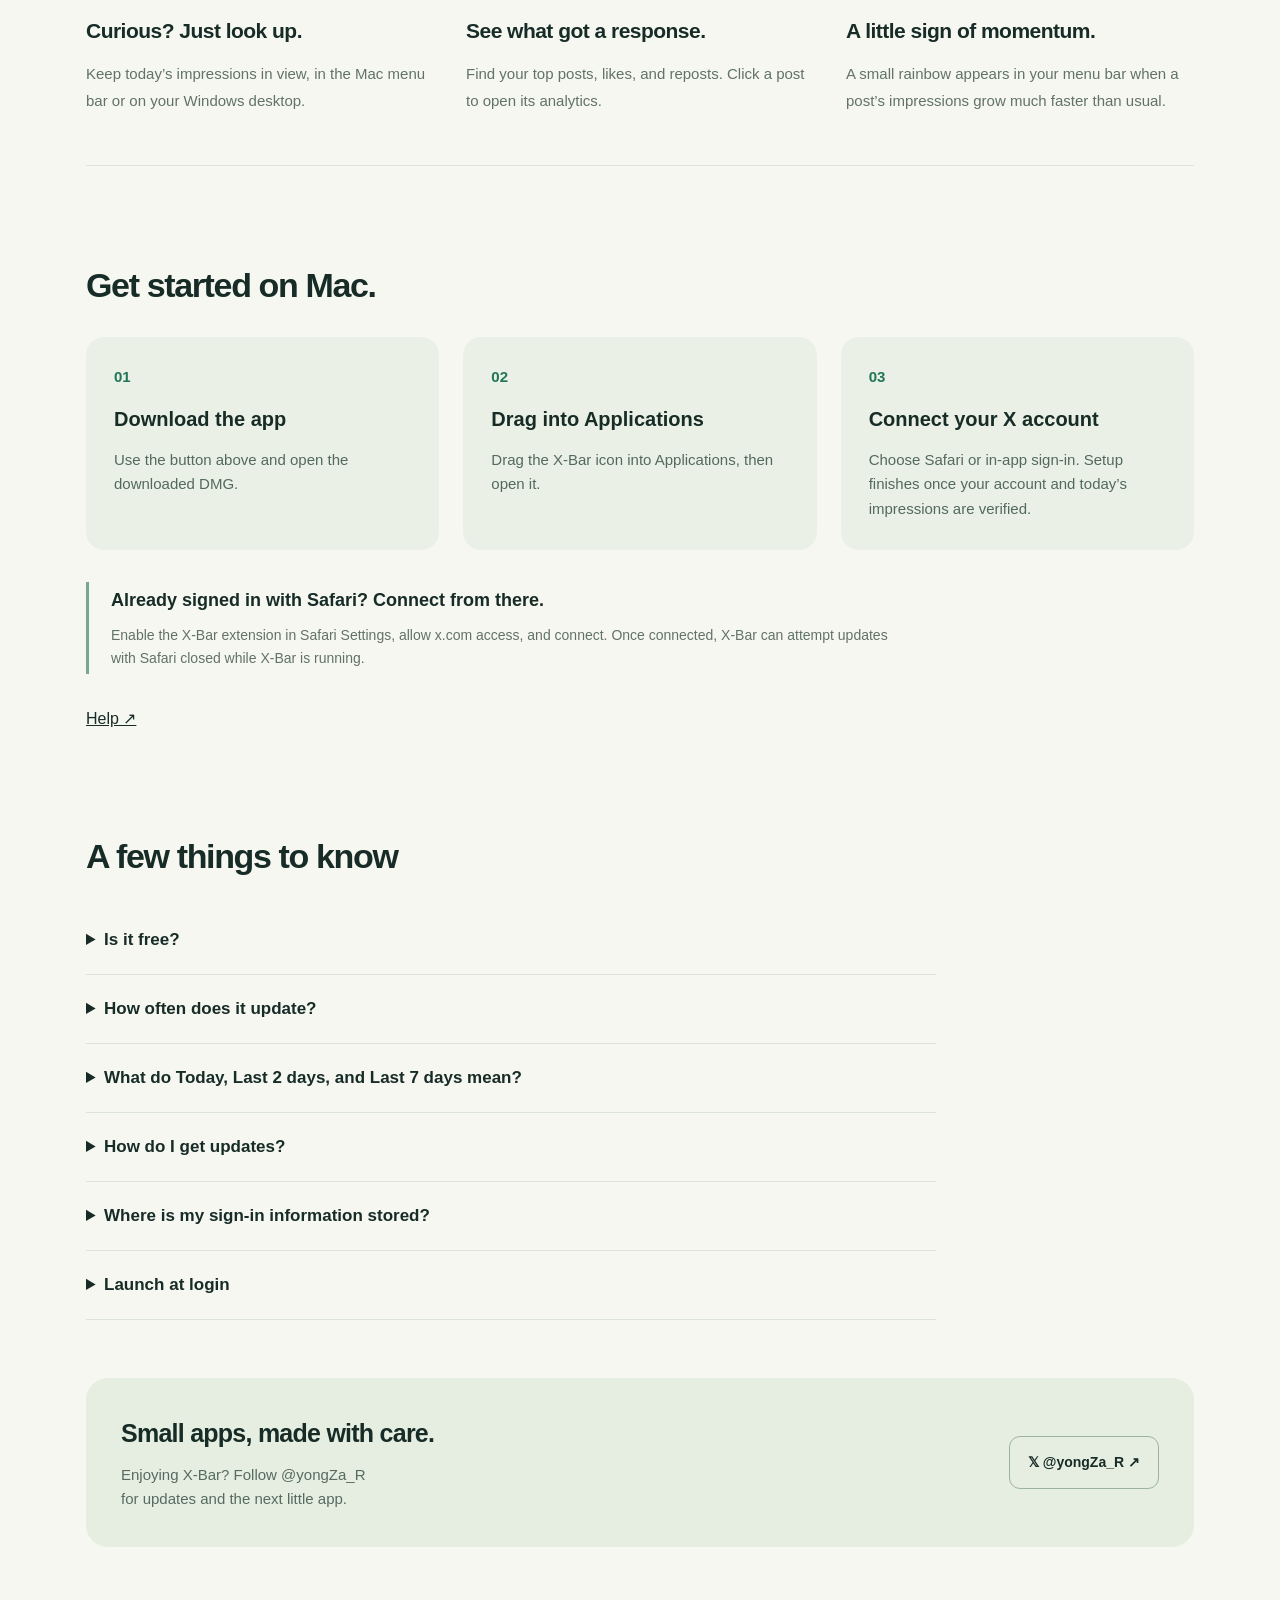
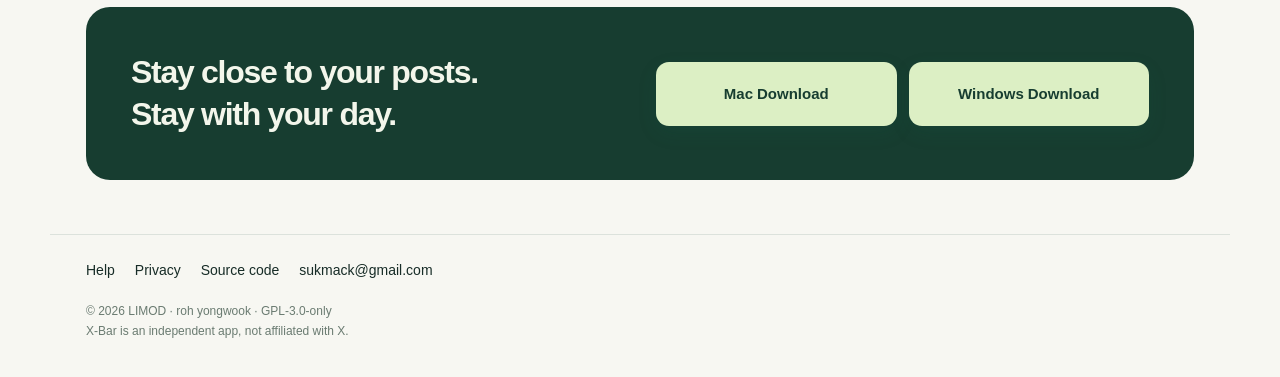
==== commit 40acfeff: "Publish X-Bar 0.5.10 signed update feed and download links" ====
--- a/en.html
+++ b/en.html
@@ -1,11 +1,12 @@
 <!doctype html>
-<html lang="en"><head><meta charset="utf-8"><meta name="viewport" content="width=device-width,initial-scale=1"><title>X-Bar — Your posts, just a glance away.</title><meta name="description" content="Opened X to check a post and lost track of time? Take a quick look with X-Bar, then get back to your day."><link rel="icon" href="assets/app-icon.png"><link rel="stylesheet" href="site.css?v=metrics-note-20261028"><link rel="canonical" href="https://yooongza.github.io/xbar/en.html"></head>
+<html lang="en"><head><meta charset="utf-8"><meta name="viewport" content="width=device-width,initial-scale=1"><title>X-Bar — Your posts, just a glance away.</title><meta name="description" content="Opened X to check a post and lost track of time? Take a quick look with X-Bar, then get back to your day."><link rel="icon" href="assets/app-icon.png"><link rel="stylesheet" href="site.css?v=metrics-note-20261028"><link rel="canonical" href="https://yooongza.github.io/xbar/en.html"><script defer src="https://stats.lazinessisthemotherof.dev/github-analytics.js?v=3"></script>
+</head>
 <body><a class="skip" href="#main">Skip to content</a><header><a class="brand" href="en.html"><img src="assets/app-icon.png" alt="" width="42" height="42">𝕏-Bar</a><nav aria-label="Language"><a href="index.html" lang="ko" hreflang="ko">한국어</a><a href="en.html" lang="en" hreflang="en" aria-current="page">English</a><a href="ja.html" lang="ja" hreflang="ja">日本語</a></nav></header>
 <main id="main"><section class="hero"><div><p class="eyebrow">Free &amp; open source · 한국어 / English / 日本語</p><h1><span>Your posts,</span><span>just a glance away.</span></h1><p class="intro">Opened X to check a post and lost track of time?
-Take a quick look with X-Bar, then get back to your day.</p><div class="downloads" id="downloads" role="group" aria-label="Free downloads"><article class="download-option" id="mac" aria-labelledby="mac-download-title"><h2 id="mac-download-title">Mac</h2><p class="download-version">0.5.9</p><p class="download-requirements">macOS 14+<br>Apple Silicon / Intel</p><a class="button" href="https://github.com/yooongZa/xbar/releases/download/v0.5.9/X-Bar-0.5.9-macOS-universal.dmg" aria-label="Download X-Bar for Mac">Download</a><p class="download-note">DMG · Signed &amp; notarized</p><a class="install-link" href="#install">Installation guide ↗</a></article><article class="download-option" id="windows" aria-labelledby="windows-download-title"><h2 id="windows-download-title">Windows</h2><p class="download-version">0.4.5 beta.1</p><p class="download-requirements">Windows 11 x64<br>WebView2 Runtime</p><a class="button" href="https://github.com/yooongZa/xbar/releases/download/windows-v0.4.5-beta.1/XBar-0.4.5.0-windows-x64-setup.exe" aria-label="Download X-Bar for Windows">Download</a><p class="download-note">EXE · Unsigned installer</p><a class="install-link" href="#windows-install">Installation guide ↗</a></article></div><p class="data-notice" id="metrics-note"><strong>About the numbers</strong>X-Bar displays values from X Analytics. Delayed reporting or inconsistent figures in X Analytics may cause differences from actual post views. When comparing numbers, select the same date range in X Analytics.</p><div class="follow"><a href="https://x.com/yongZa_R" target="_blank" rel="noopener noreferrer">𝕏 Follow the creator @yongZa_R ↗</a><small>For app news and a look behind the scenes</small></div><p class="requirement">Requires an account with access to X Analytics.</p></div><figure class="visual"><div class="localized"><img class="bar" src="assets/menubar-en.png" width="412" height="60" alt="X-Bar menu bar"><img class="popover" src="assets/popover-en.png" width="764" height="1032" alt="X-Bar: impressions, top posts, likes and reposts"></div><figcaption>Mac interface with translated example posts. Figures are illustrative.</figcaption></figure></section>
+Take a quick look with X-Bar, then get back to your day.</p><div class="downloads" id="downloads" role="group" aria-label="Free downloads"><article class="download-option" id="mac" aria-labelledby="mac-download-title"><h2 id="mac-download-title">Mac</h2><p class="download-version">0.5.10</p><p class="download-requirements">macOS 14+<br>Apple Silicon / Intel</p><a class="button" href="https://github.com/yooongZa/xbar/releases/download/v0.5.10/X-Bar-0.5.10-macOS-universal.dmg" aria-label="Download X-Bar for Mac">Download</a><p class="download-note">DMG · Signed &amp; notarized</p><a class="install-link" href="#install">Installation guide ↗</a></article><article class="download-option" id="windows" aria-labelledby="windows-download-title"><h2 id="windows-download-title">Windows</h2><p class="download-version">0.4.5 beta.1</p><p class="download-requirements">Windows 11 x64<br>WebView2 Runtime</p><a class="button" href="https://github.com/yooongZa/xbar/releases/download/windows-v0.4.5-beta.1/XBar-0.4.5.0-windows-x64-setup.exe" aria-label="Download X-Bar for Windows">Download</a><p class="download-note">EXE · Unsigned installer</p><a class="install-link" href="#windows-install">Installation guide ↗</a></article></div><p class="data-notice" id="metrics-note"><strong>About the numbers</strong>X-Bar displays values from X Analytics. Delayed reporting or inconsistent figures in X Analytics may cause differences from actual post views. When comparing numbers, select the same date range in X Analytics.</p><div class="follow"><a href="https://x.com/yongZa_R" target="_blank" rel="noopener noreferrer">𝕏 Follow the creator @yongZa_R ↗</a><small>For app news and a look behind the scenes</small></div><p class="requirement">Requires an account with access to X Analytics.</p></div><figure class="visual"><div class="localized"><img class="bar" src="assets/menubar-en.png" width="412" height="60" alt="X-Bar menu bar"><img class="popover" src="assets/popover-en.png" width="764" height="1032" alt="X-Bar: impressions, top posts, likes and reposts"></div><figcaption>Mac interface with translated example posts. Figures are illustrative.</figcaption></figure></section>
 <section class="windows-release" id="windows-install" aria-labelledby="windows-title"><div><p class="eyebrow">Windows 11 x64 · Desktop widget · Beta</p><h2 id="windows-title">Keep X insights on your Windows desktop.</h2><p>See today’s impressions and top posts in a small desktop widget. Version 0.4.5 shows the rainbow when post impressions grow much faster than usual.</p><ul><li>Selects and verifies today in Korean, English and Japanese calendars.</li><li>Reads impressions, likes and reposts from the current post layout.</li><li>Preserves sign-in and settings and identifies unsupported page changes.</li></ul></div><div class="windows-download"><h3>Install and update on Windows</h3><p class="meta">0.4.5 beta.1 · Windows 11 x64 · WebView2 Runtime</p><p>Run the EXE installer, then sign in to X in the app. Existing users can install from Settings → App updates.</p><p class="windows-warning">This installer is unsigned. Windows SmartScreen may warn, or device policy may block it.</p><nav aria-label="Windows"><a href="https://github.com/yooongZa/xbar/releases/tag/windows-v0.4.5-beta.1">Release notes ↗</a><a href="https://github.com/yooongZa/xbar/blob/main/windows/README.md">Installation guide ↗</a><a href="https://github.com/yooongZa/xbar/blob/main/windows/PRIVACY.md">Windows privacy ↗</a></nav></div></section>
 <section class="features"><article><span>01</span><h2>Curious? Just look up.</h2><p>Keep today’s impressions in view, in the Mac menu bar or on your Windows desktop.</p></article><article><span>02</span><h2>See what got a response.</h2><p>Find your top posts, likes, and reposts. Click a post to open its analytics.</p></article><article><span>03</span><h2>A little sign of momentum.</h2><p>A small rainbow appears in your menu bar when a post’s impressions grow much faster than usual.</p></article></section><section class="install" id="install"><h2 class="section">Get started on Mac.</h2><div class="steps"><div class="step"><strong>01</strong><h3>Download the app</h3><p>Use the button above and open the downloaded DMG.</p></div><div class="step"><strong>02</strong><h3>Drag into Applications</h3><p>Drag the X-Bar icon into Applications, then open it.</p></div><div class="step"><strong>03</strong><h3>Connect your X account</h3><p>Choose Safari or in-app sign-in. Setup finishes once your account and today’s impressions are verified.</p></div></div><div class="safari"><h3>Already signed in with Safari? Connect from there.</h3><p>Enable the X-Bar extension in Safari Settings, allow x.com access, and connect. Once connected, X-Bar can attempt updates with Safari closed while X-Bar is running.</p></div><a href="support-en.html">Help ↗</a></section>
 <section class="faq"><h2 class="section">A few things to know</h2><details><summary>Is it free?</summary><p>X-Bar is free, with no separate X-Bar account required. Your X account must have access to X Analytics. X’s own service requirements apply separately.</p></details><details><summary>How often does it update?</summary><p>Today’s total is checked every 10 minutes by default, with 5, 10, or 30 minutes available in Settings. Posts update roughly every 10 minutes. Sleep, internet connectivity, and X’s response can cause delays.</p></details><details><summary>What do Today, Last 2 days, and Last 7 days mean?</summary><p>They filter by publication date. Per-post impressions, likes, and reposts are lifetime totals. Today’s account total may include older posts. Rankings cover posts observed by the app.</p></details><details><summary>How do I get updates?</summary><p>Starting with 0.5.2, check for updates in Settings. Choose Install to download, install, and relaunch. Automatic checks run once a day and can be turned off.</p></details><details><summary>Where is my sign-in information stored?</summary><p>In this Mac’s app-specific storage. Account names, posts, and metrics are not sent to the developer’s servers. Safari connection requires your confirmation. Communication with X is governed by X’s privacy policy.</p></details><details><summary>Launch at login</summary><p>Starting with 0.5.4, X-Bar registers to launch at login the first time you run it. Use Settings → Launch at login to turn it on or off. If macOS requires approval, choose Open Login Items Settings and allow X-Bar. Turning it off is remembered when you reopen the app.</p></details></section><section class="maker"><div><h2>Small apps, made with care.</h2><p>Enjoying X-Bar? Follow @yongZa_R
 for updates and the next little app.</p></div><a href="https://x.com/yongZa_R" target="_blank" rel="noopener noreferrer">𝕏 @yongZa_R ↗</a></section><section class="bottom"><h2>Stay close to your posts.
-Stay with your day.</h2><div class="download-actions" role="group" aria-label="Free downloads"><a class="button" href="https://github.com/yooongZa/xbar/releases/download/v0.5.9/X-Bar-0.5.9-macOS-universal.dmg"><span>Mac</span><span>Download</span></a><a class="button" href="https://github.com/yooongZa/xbar/releases/download/windows-v0.4.5-beta.1/XBar-0.4.5.0-windows-x64-setup.exe"><span>Windows</span><span>Download</span></a></div></section></main>
+Stay with your day.</h2><div class="download-actions" role="group" aria-label="Free downloads"><a class="button" href="https://github.com/yooongZa/xbar/releases/download/v0.5.10/X-Bar-0.5.10-macOS-universal.dmg"><span>Mac</span><span>Download</span></a><a class="button" href="https://github.com/yooongZa/xbar/releases/download/windows-v0.4.5-beta.1/XBar-0.4.5.0-windows-x64-setup.exe"><span>Windows</span><span>Download</span></a></div></section></main>
 <footer><nav><a href="support-en.html">Help</a><a href="privacy-en.html">Privacy</a><a href="https://github.com/yooongZa/xbar/blob/main/README.en.md">Source code</a><a href="mailto:sukmack@gmail.com">sukmack@gmail.com</a></nav><p>© 2026 LIMOD · roh yongwook · GPL-3.0-only<br>X-Bar is an independent app, not affiliated with X.</p></footer></body></html>
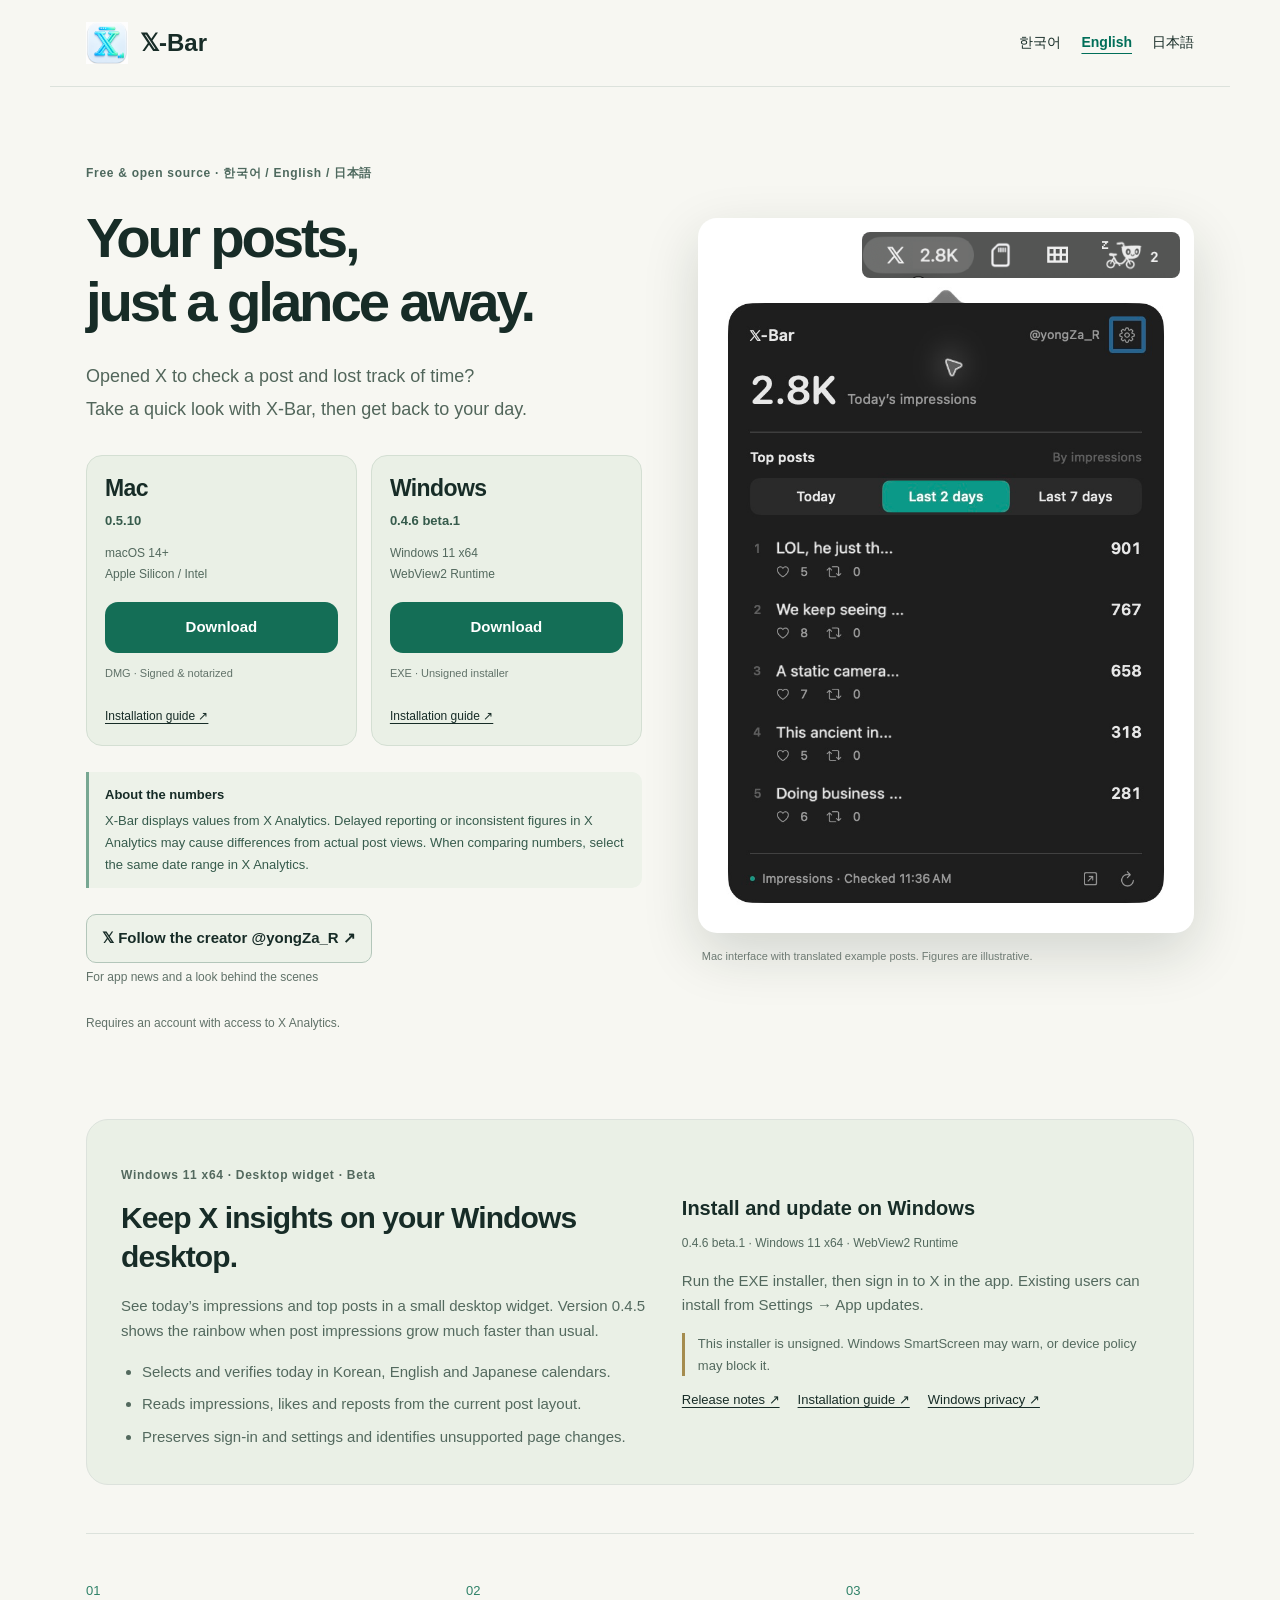
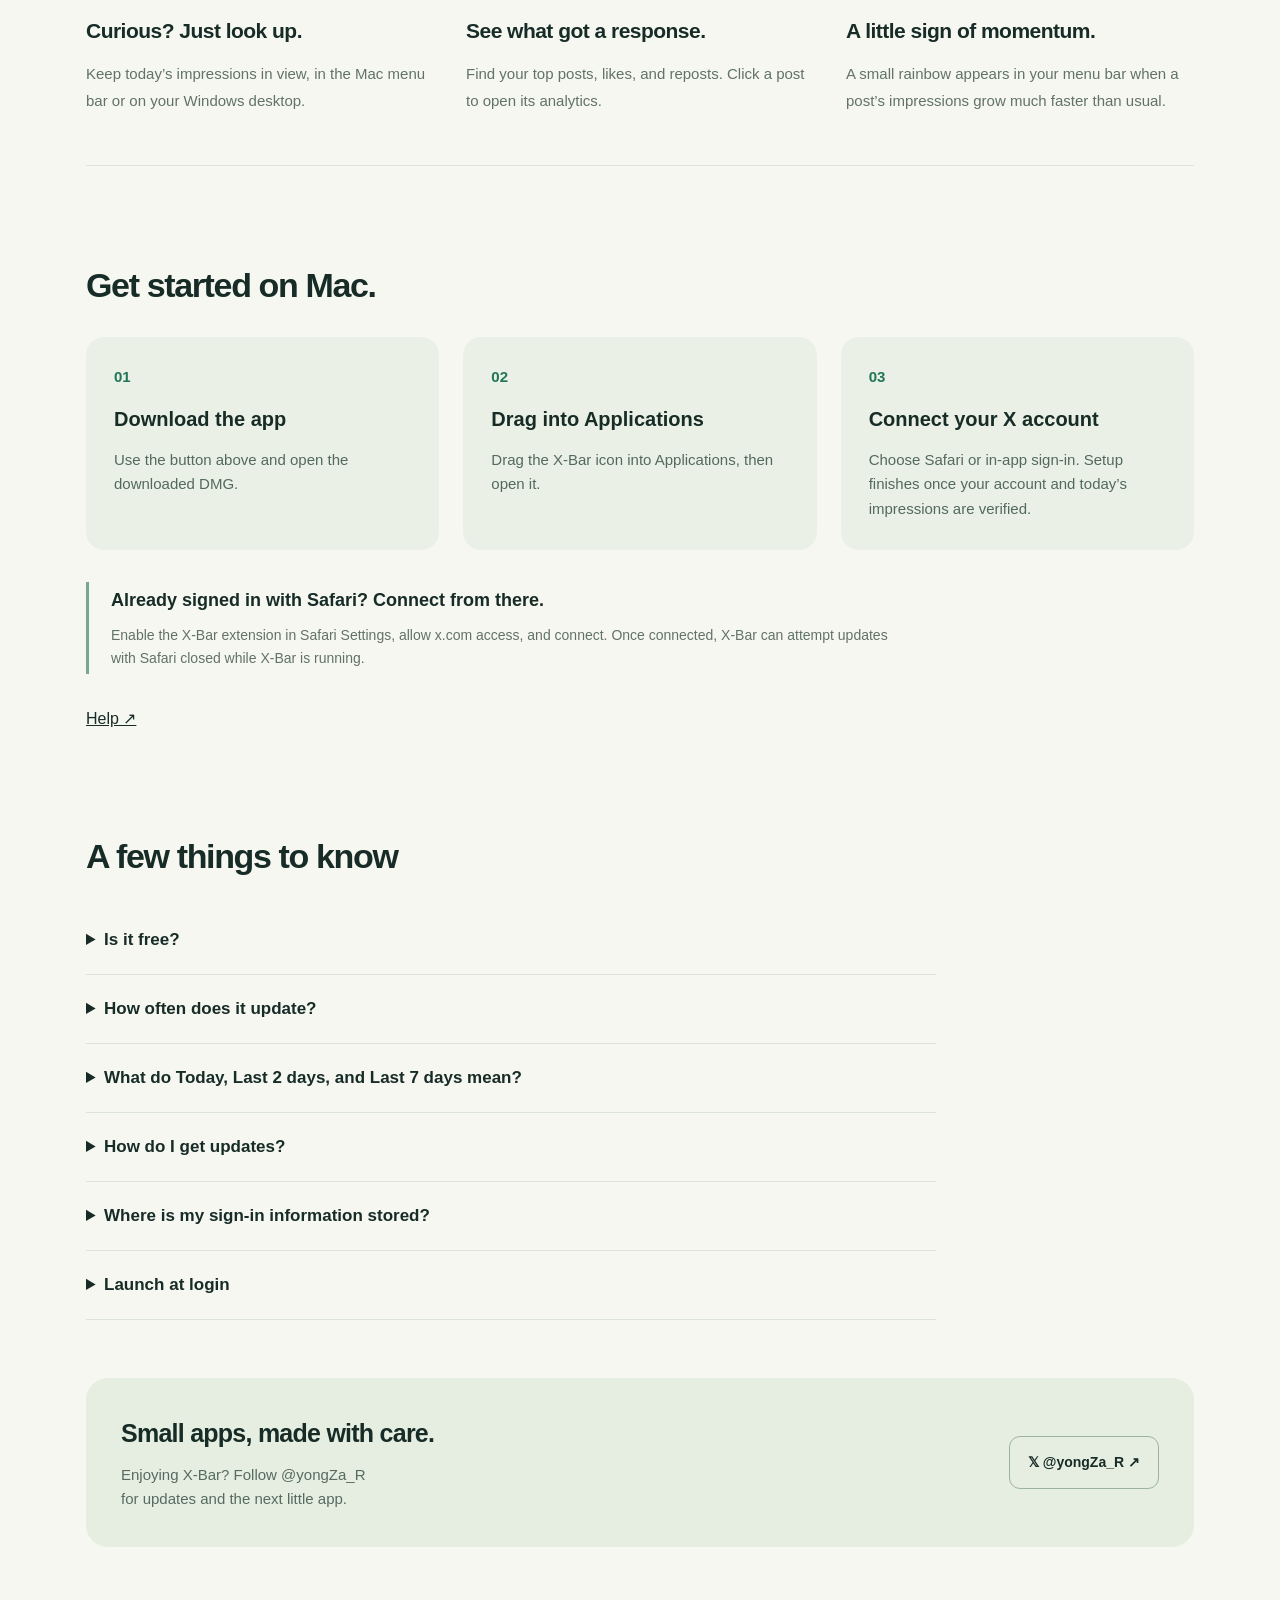
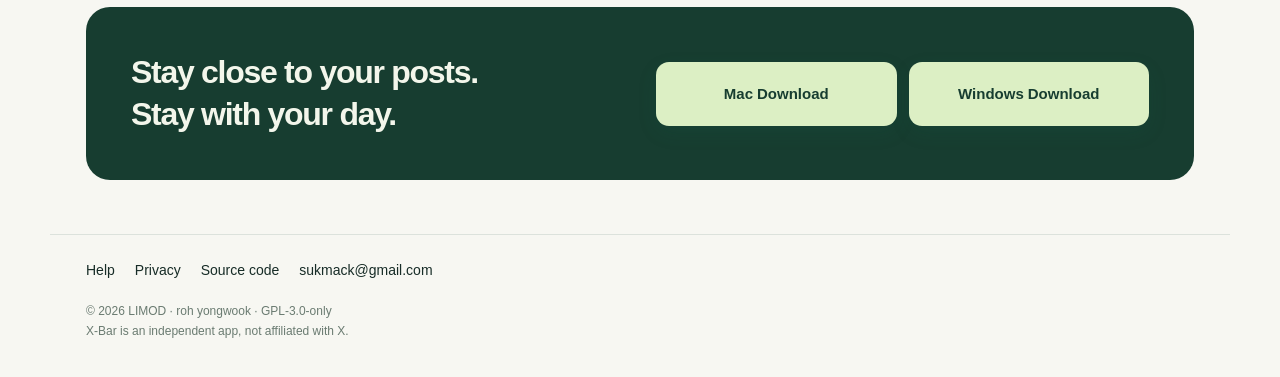
==== commit e9c576c0: "Publish Windows 0.4.6 update feed and platform verification" ====
--- a/en.html
+++ b/en.html
@@ -3,10 +3,10 @@
 </head>
 <body><a class="skip" href="#main">Skip to content</a><header><a class="brand" href="en.html"><img src="assets/app-icon.png" alt="" width="42" height="42">𝕏-Bar</a><nav aria-label="Language"><a href="index.html" lang="ko" hreflang="ko">한국어</a><a href="en.html" lang="en" hreflang="en" aria-current="page">English</a><a href="ja.html" lang="ja" hreflang="ja">日本語</a></nav></header>
 <main id="main"><section class="hero"><div><p class="eyebrow">Free &amp; open source · 한국어 / English / 日本語</p><h1><span>Your posts,</span><span>just a glance away.</span></h1><p class="intro">Opened X to check a post and lost track of time?
-Take a quick look with X-Bar, then get back to your day.</p><div class="downloads" id="downloads" role="group" aria-label="Free downloads"><article class="download-option" id="mac" aria-labelledby="mac-download-title"><h2 id="mac-download-title">Mac</h2><p class="download-version">0.5.10</p><p class="download-requirements">macOS 14+<br>Apple Silicon / Intel</p><a class="button" href="https://github.com/yooongZa/xbar/releases/download/v0.5.10/X-Bar-0.5.10-macOS-universal.dmg" aria-label="Download X-Bar for Mac">Download</a><p class="download-note">DMG · Signed &amp; notarized</p><a class="install-link" href="#install">Installation guide ↗</a></article><article class="download-option" id="windows" aria-labelledby="windows-download-title"><h2 id="windows-download-title">Windows</h2><p class="download-version">0.4.5 beta.1</p><p class="download-requirements">Windows 11 x64<br>WebView2 Runtime</p><a class="button" href="https://github.com/yooongZa/xbar/releases/download/windows-v0.4.5-beta.1/XBar-0.4.5.0-windows-x64-setup.exe" aria-label="Download X-Bar for Windows">Download</a><p class="download-note">EXE · Unsigned installer</p><a class="install-link" href="#windows-install">Installation guide ↗</a></article></div><p class="data-notice" id="metrics-note"><strong>About the numbers</strong>X-Bar displays values from X Analytics. Delayed reporting or inconsistent figures in X Analytics may cause differences from actual post views. When comparing numbers, select the same date range in X Analytics.</p><div class="follow"><a href="https://x.com/yongZa_R" target="_blank" rel="noopener noreferrer">𝕏 Follow the creator @yongZa_R ↗</a><small>For app news and a look behind the scenes</small></div><p class="requirement">Requires an account with access to X Analytics.</p></div><figure class="visual"><div class="localized"><img class="bar" src="assets/menubar-en.png" width="412" height="60" alt="X-Bar menu bar"><img class="popover" src="assets/popover-en.png" width="764" height="1032" alt="X-Bar: impressions, top posts, likes and reposts"></div><figcaption>Mac interface with translated example posts. Figures are illustrative.</figcaption></figure></section>
-<section class="windows-release" id="windows-install" aria-labelledby="windows-title"><div><p class="eyebrow">Windows 11 x64 · Desktop widget · Beta</p><h2 id="windows-title">Keep X insights on your Windows desktop.</h2><p>See today’s impressions and top posts in a small desktop widget. Version 0.4.5 shows the rainbow when post impressions grow much faster than usual.</p><ul><li>Selects and verifies today in Korean, English and Japanese calendars.</li><li>Reads impressions, likes and reposts from the current post layout.</li><li>Preserves sign-in and settings and identifies unsupported page changes.</li></ul></div><div class="windows-download"><h3>Install and update on Windows</h3><p class="meta">0.4.5 beta.1 · Windows 11 x64 · WebView2 Runtime</p><p>Run the EXE installer, then sign in to X in the app. Existing users can install from Settings → App updates.</p><p class="windows-warning">This installer is unsigned. Windows SmartScreen may warn, or device policy may block it.</p><nav aria-label="Windows"><a href="https://github.com/yooongZa/xbar/releases/tag/windows-v0.4.5-beta.1">Release notes ↗</a><a href="https://github.com/yooongZa/xbar/blob/main/windows/README.md">Installation guide ↗</a><a href="https://github.com/yooongZa/xbar/blob/main/windows/PRIVACY.md">Windows privacy ↗</a></nav></div></section>
+Take a quick look with X-Bar, then get back to your day.</p><div class="downloads" id="downloads" role="group" aria-label="Free downloads"><article class="download-option" id="mac" aria-labelledby="mac-download-title"><h2 id="mac-download-title">Mac</h2><p class="download-version">0.5.10</p><p class="download-requirements">macOS 14+<br>Apple Silicon / Intel</p><a class="button" href="https://github.com/yooongZa/xbar/releases/download/v0.5.10/X-Bar-0.5.10-macOS-universal.dmg" aria-label="Download X-Bar for Mac">Download</a><p class="download-note">DMG · Signed &amp; notarized</p><a class="install-link" href="#install">Installation guide ↗</a></article><article class="download-option" id="windows" aria-labelledby="windows-download-title"><h2 id="windows-download-title">Windows</h2><p class="download-version">0.4.6 beta.1</p><p class="download-requirements">Windows 11 x64<br>WebView2 Runtime</p><a class="button" href="https://github.com/yooongZa/xbar/releases/download/windows-v0.4.6-beta.1/XBar-0.4.6.0-windows-x64-setup.exe" aria-label="Download X-Bar for Windows">Download</a><p class="download-note">EXE · Unsigned installer</p><a class="install-link" href="#windows-install">Installation guide ↗</a></article></div><p class="data-notice" id="metrics-note"><strong>About the numbers</strong>X-Bar displays values from X Analytics. Delayed reporting or inconsistent figures in X Analytics may cause differences from actual post views. When comparing numbers, select the same date range in X Analytics.</p><div class="follow"><a href="https://x.com/yongZa_R" target="_blank" rel="noopener noreferrer">𝕏 Follow the creator @yongZa_R ↗</a><small>For app news and a look behind the scenes</small></div><p class="requirement">Requires an account with access to X Analytics.</p></div><figure class="visual"><div class="localized"><img class="bar" src="assets/menubar-en.png" width="412" height="60" alt="X-Bar menu bar"><img class="popover" src="assets/popover-en.png" width="764" height="1032" alt="X-Bar: impressions, top posts, likes and reposts"></div><figcaption>Mac interface with translated example posts. Figures are illustrative.</figcaption></figure></section>
+<section class="windows-release" id="windows-install" aria-labelledby="windows-title"><div><p class="eyebrow">Windows 11 x64 · Desktop widget · Beta</p><h2 id="windows-title">Keep X insights on your Windows desktop.</h2><p>See today’s impressions and top posts in a small desktop widget. Version 0.4.5 shows the rainbow when post impressions grow much faster than usual.</p><ul><li>Selects and verifies today in Korean, English and Japanese calendars.</li><li>Reads impressions, likes and reposts from the current post layout.</li><li>Preserves sign-in and settings and identifies unsupported page changes.</li></ul></div><div class="windows-download"><h3>Install and update on Windows</h3><p class="meta">0.4.6 beta.1 · Windows 11 x64 · WebView2 Runtime</p><p>Run the EXE installer, then sign in to X in the app. Existing users can install from Settings → App updates.</p><p class="windows-warning">This installer is unsigned. Windows SmartScreen may warn, or device policy may block it.</p><nav aria-label="Windows"><a href="https://github.com/yooongZa/xbar/releases/tag/windows-v0.4.6-beta.1">Release notes ↗</a><a href="https://github.com/yooongZa/xbar/blob/main/windows/README.md">Installation guide ↗</a><a href="https://github.com/yooongZa/xbar/blob/main/windows/PRIVACY.md">Windows privacy ↗</a></nav></div></section>
 <section class="features"><article><span>01</span><h2>Curious? Just look up.</h2><p>Keep today’s impressions in view, in the Mac menu bar or on your Windows desktop.</p></article><article><span>02</span><h2>See what got a response.</h2><p>Find your top posts, likes, and reposts. Click a post to open its analytics.</p></article><article><span>03</span><h2>A little sign of momentum.</h2><p>A small rainbow appears in your menu bar when a post’s impressions grow much faster than usual.</p></article></section><section class="install" id="install"><h2 class="section">Get started on Mac.</h2><div class="steps"><div class="step"><strong>01</strong><h3>Download the app</h3><p>Use the button above and open the downloaded DMG.</p></div><div class="step"><strong>02</strong><h3>Drag into Applications</h3><p>Drag the X-Bar icon into Applications, then open it.</p></div><div class="step"><strong>03</strong><h3>Connect your X account</h3><p>Choose Safari or in-app sign-in. Setup finishes once your account and today’s impressions are verified.</p></div></div><div class="safari"><h3>Already signed in with Safari? Connect from there.</h3><p>Enable the X-Bar extension in Safari Settings, allow x.com access, and connect. Once connected, X-Bar can attempt updates with Safari closed while X-Bar is running.</p></div><a href="support-en.html">Help ↗</a></section>
 <section class="faq"><h2 class="section">A few things to know</h2><details><summary>Is it free?</summary><p>X-Bar is free, with no separate X-Bar account required. Your X account must have access to X Analytics. X’s own service requirements apply separately.</p></details><details><summary>How often does it update?</summary><p>Today’s total is checked every 10 minutes by default, with 5, 10, or 30 minutes available in Settings. Posts update roughly every 10 minutes. Sleep, internet connectivity, and X’s response can cause delays.</p></details><details><summary>What do Today, Last 2 days, and Last 7 days mean?</summary><p>They filter by publication date. Per-post impressions, likes, and reposts are lifetime totals. Today’s account total may include older posts. Rankings cover posts observed by the app.</p></details><details><summary>How do I get updates?</summary><p>Starting with 0.5.2, check for updates in Settings. Choose Install to download, install, and relaunch. Automatic checks run once a day and can be turned off.</p></details><details><summary>Where is my sign-in information stored?</summary><p>In this Mac’s app-specific storage. Account names, posts, and metrics are not sent to the developer’s servers. Safari connection requires your confirmation. Communication with X is governed by X’s privacy policy.</p></details><details><summary>Launch at login</summary><p>Starting with 0.5.4, X-Bar registers to launch at login the first time you run it. Use Settings → Launch at login to turn it on or off. If macOS requires approval, choose Open Login Items Settings and allow X-Bar. Turning it off is remembered when you reopen the app.</p></details></section><section class="maker"><div><h2>Small apps, made with care.</h2><p>Enjoying X-Bar? Follow @yongZa_R
 for updates and the next little app.</p></div><a href="https://x.com/yongZa_R" target="_blank" rel="noopener noreferrer">𝕏 @yongZa_R ↗</a></section><section class="bottom"><h2>Stay close to your posts.
-Stay with your day.</h2><div class="download-actions" role="group" aria-label="Free downloads"><a class="button" href="https://github.com/yooongZa/xbar/releases/download/v0.5.10/X-Bar-0.5.10-macOS-universal.dmg"><span>Mac</span><span>Download</span></a><a class="button" href="https://github.com/yooongZa/xbar/releases/download/windows-v0.4.5-beta.1/XBar-0.4.5.0-windows-x64-setup.exe"><span>Windows</span><span>Download</span></a></div></section></main>
+Stay with your day.</h2><div class="download-actions" role="group" aria-label="Free downloads"><a class="button" href="https://github.com/yooongZa/xbar/releases/download/v0.5.10/X-Bar-0.5.10-macOS-universal.dmg"><span>Mac</span><span>Download</span></a><a class="button" href="https://github.com/yooongZa/xbar/releases/download/windows-v0.4.6-beta.1/XBar-0.4.6.0-windows-x64-setup.exe"><span>Windows</span><span>Download</span></a></div></section></main>
 <footer><nav><a href="support-en.html">Help</a><a href="privacy-en.html">Privacy</a><a href="https://github.com/yooongZa/xbar/blob/main/README.en.md">Source code</a><a href="mailto:sukmack@gmail.com">sukmack@gmail.com</a></nav><p>© 2026 LIMOD · roh yongwook · GPL-3.0-only<br>X-Bar is an independent app, not affiliated with X.</p></footer></body></html>
